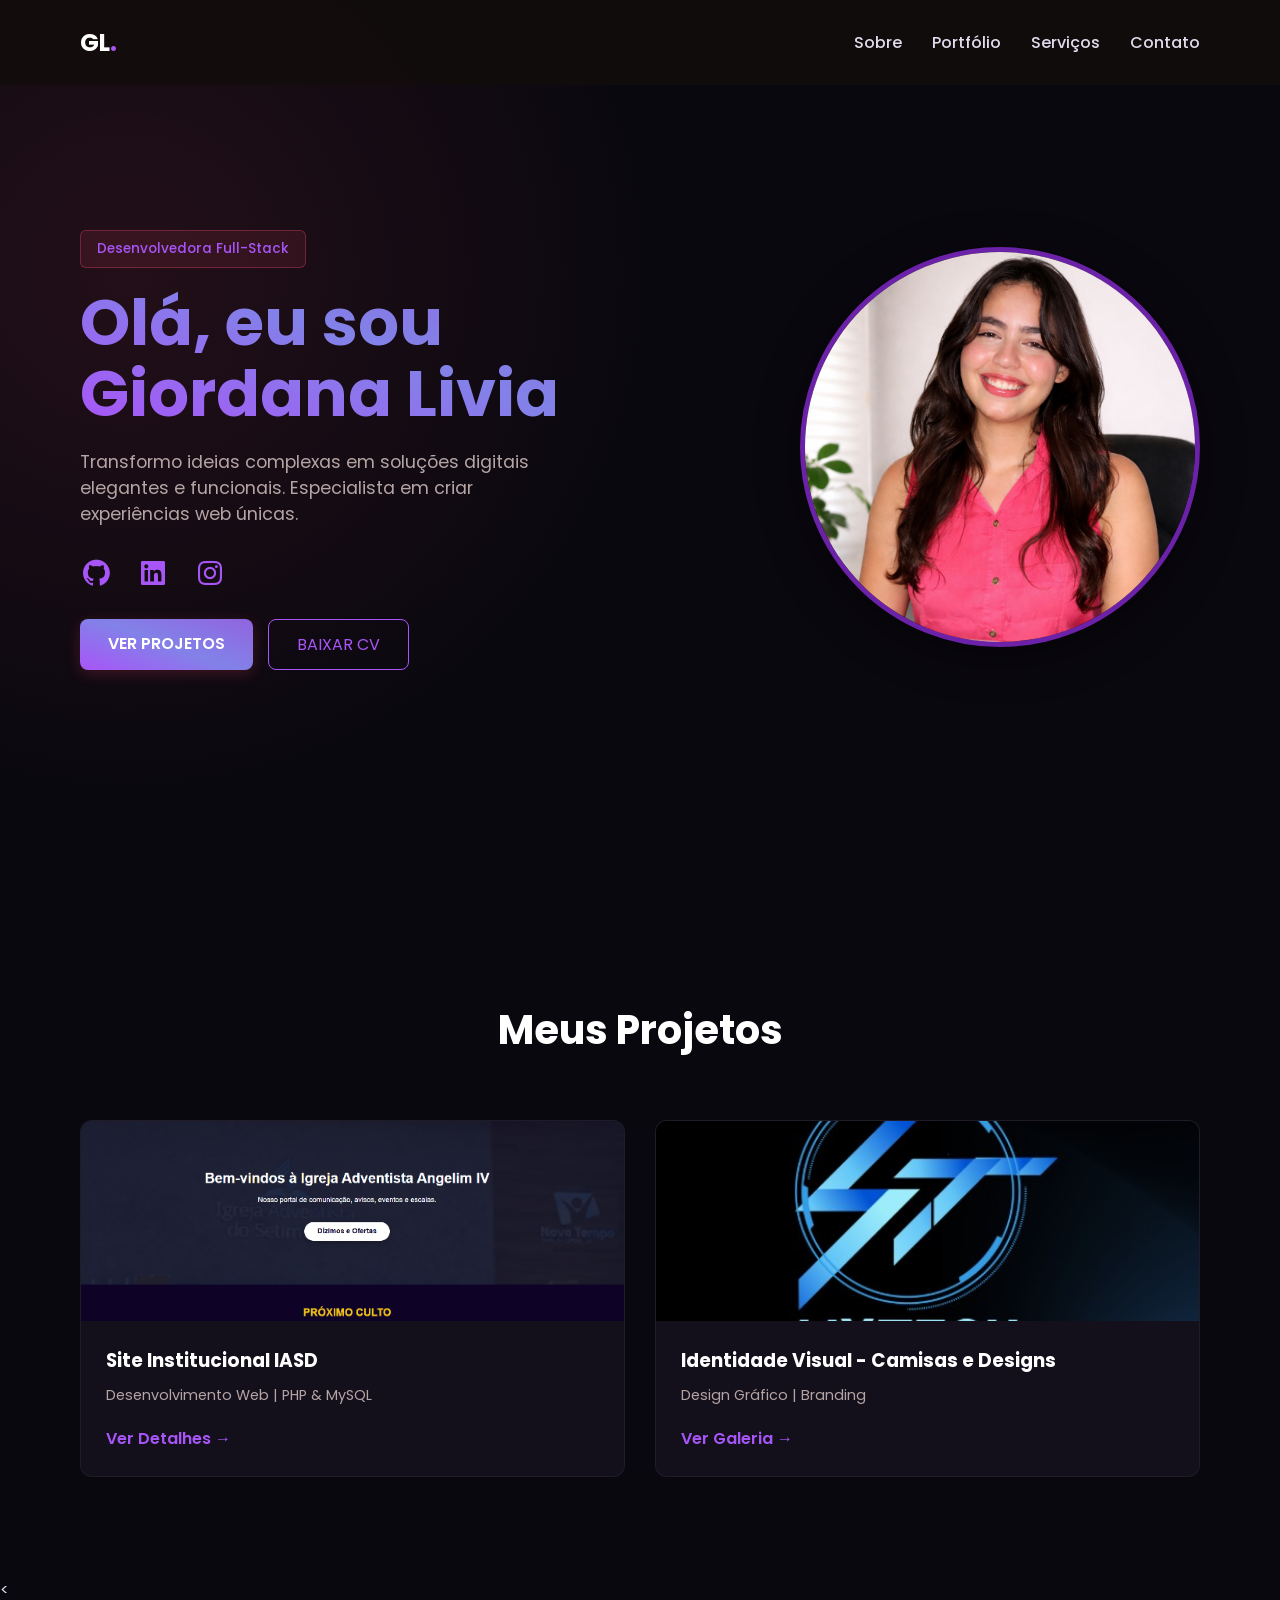
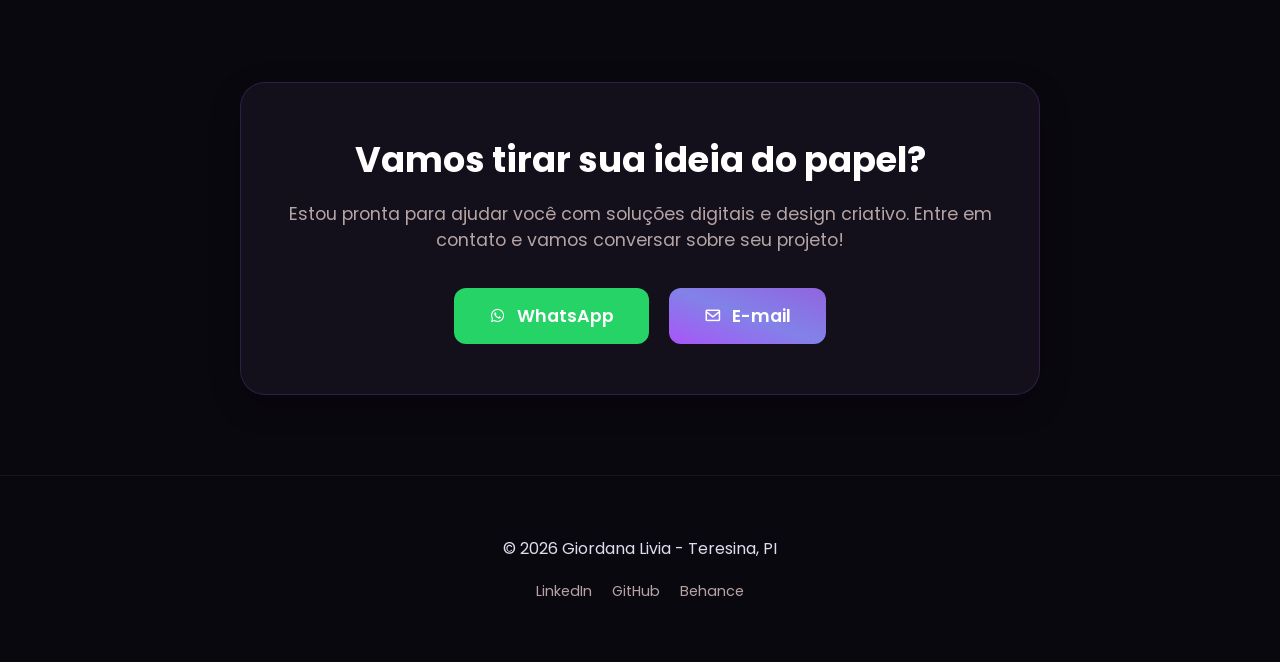
==== index.html @ 0742103a "Add files via upload" ====
<!DOCTYPE html>
<html lang="pt-br">
<head>
    <meta charset="UTF-8">
    <meta name="viewport" content="width=device-width, initial-scale=1.0">
    <title>Giordana Livia | Dev & Design</title>
    <link rel="stylesheet" href="style.css">
    <link href="https://fonts.googleapis.com/css2?family=Poppins:wght@300;400;600;700&display=swap" rel="stylesheet">
    <link href='https://unpkg.com/boxicons@2.1.4/css/boxicons.min.css' rel='stylesheet'>
</head>
<body>

    <nav class="navbar">
        <div class="container nav-container">
            <div class="logo">GL<span>.</span></div>
            <ul class="nav-links">
                <li><a href="#sobre">Sobre</a></li>
                <li><a href="#portfolio">Portfólio</a></li>
                <li><a href="servicos.html">Serviços</a></li>
                <li><a href="#contato">Contato</a></li>
            </ul>
        </div>
    </nav>

    <header class="hero">
    <div class="container hero-layout"> <div class="hero-content">
            <span class="role-tag">Desenvolvedora Full-Stack</span>
            <h1>Olá, eu sou Giordana Livia</h1>
            <p>Transformo ideias complexas em soluções digitais elegantes e funcionais. Especialista em criar experiências web únicas.</p>
            
            <div class="social-links">
                <a href="https://github.com/giordanazevedo" target="_blank" title="GitHub">
                    <i class='bx bxl-github'></i>
                </a>
                <a href="https://www.linkedin.com/in/giordana-livia-965052194/" target="_blank" title="LinkedIn">
                    <i class='bx bxl-linkedin-square'></i>
                </a>
                <a href="https://www.instagram.com/giordanazevedo/" target="_blank" title="Instagram">
                    <i class='bx bxl-instagram'></i>
                </a>
            </div>

            <div class="hero-btns">
                <a href="#portfolio" class="btn-filled">VER PROJETOS</a>
                <a href="curriculo-giordana.pdf" download="Curriculo_Giordana_Livia" class="btn-outline">BAIXAR CV</a>
            </div>
        </div> <div class="hero-image">
            <img src="minha-foto.png" alt="Foto de Giordana Livia">
        </div>

    </div> </header>

    <section id="portfolio" class="container">
        <h2 class="section-title">Meus Projetos</h2>
        <div class="grid-projects">
            <div class="card">
                <div class="card-img" style="background-image: url('projeto1.jpg');"></div>
                <div class="card-content">
                    <h3>Site Institucional IASD</h3>
                    <p>Desenvolvimento Web | PHP & MySQL</p>
                    <a href="https://iasdangelim4.github.io/adventista/" target="_blank" class="link-projeto">Ver Detalhes →</a>
                </div>
            </div>
            <div class="card">
                <div class="card-img" style="background-image: url('projeto2.jpg');"></div>
                <div class="card-content">
                    <h3>Identidade Visual - Camisas e Designs</h3>
                    <p>Design Gráfico | Branding</p>
                    <a href="galeria.html" class="link-projeto">Ver Galeria →</a>
                </div>
            </div>
    
            </div>
        </div>
    </section>

    <<section id="contato" class="contato-clean">
    <div class="container">
        <div class="contato-box">
            <h2>Vamos tirar sua ideia do papel?</h2>
            <p>Estou pronta para ajudar você com soluções digitais e design criativo. Entre em contato e vamos conversar sobre seu projeto!</p>
            
            <div class="botoes-contato">
                <a href="https://wa.me/5586999707484" target="_blank" class="btn-contato whatsapp">
                    <i class='bx bxl-whatsapp'></i> WhatsApp
                </a>
                
                <a href="mailto:giordanalivia1906@gmail.com" class="btn-contato email">
                    <i class='bx bx-envelope'></i> E-mail
                </a>
            </div>
        </div>
    </div>
</section>

    

    <footer id="contato">
        <p>© 2026 Giordana Livia - Teresina, PI</p>
        <div class="socials">
            <a href="#">LinkedIn</a>
            <a href="#">GitHub</a>
            <a href="#">Behance</a>
        </div>
    </footer>

</body>
</html>
---- style.css ----
:root {

    /* Fundo e Base - Tons de roxo quase preto */

    --bg-color: #0a080f;          

    --card-bg: #13101c;          

    --text-color: #e0dced;        

    --white: #ffffff;

   

    /* Paleta Lilás Forte / Roxo */

    --primary-color: #a855f7;      /* Lilás vibrante */

    --secondary-color: #6b21a8;    /* Roxo profundo */

    --accent-color: #d8b4fe;       /* Lilás claro para detalhes */

   

    /* Degradê para o Nome e Botões */

    --main-gradient: linear-gradient(20deg, #a855f7, hsl(240, 69%, 71%), #9164df);

    --font-main: 'Poppins', sans-serif;

}



* {

    margin: 0;

    padding: 0;

    box-sizing: border-box;

}



body {

    font-family: var(--font-main);

    background-color: var(--bg-color);

    color: var(--text-color);

    scroll-behavior: smooth;

}



.container {

    max-width: 1200px;

    margin: 0 auto;

    padding: 0 40px;

}



/* Navbar */

.navbar {

    padding: 25px 0;

    position: fixed;

    width: 100%;

    top: 0;

    background: rgba(18, 13, 13, 0.95);

    z-index: 1000;

}



.nav-container { display: flex; justify-content: space-between; align-items: center; }

.logo { font-size: 1.5rem; font-weight: 700; color: var(--white); }

.logo span { color: var(--primary-color); }

.nav-links { display: flex; list-style: none; gap: 30px; }

.nav-links a { text-decoration: none; color: var(--text-color); font-weight: 500; transition: 0.3s; }

.nav-links a:hover { color: var(--primary-color); }



/* Hero Section */

.hero {

   width: 100%; /* Agora o fundo ocupa a tela toda */
    height: 100vh;
    display: flex;
    align-items: center;
    /* O gradiente agora vai aparecer na tela inteira! */
    background: radial-gradient(circle at 10% 30%, rgba(255, 77, 109, 0.1), transparent 40%);
}

.hero-layout {
    display: flex;
    align-items: center;
    justify-content: space-between;
    gap: 50px;
    width: 100%; /* Importante para o container funcionar direito */
}

.hero-content { flex: 1.2; }



.role-tag {

    background: rgba(255, 77, 109, 0.1);

    border: 1px solid rgba(255, 77, 109, 0.3);

    color: var(--primary-color);

    padding: 8px 16px;

    border-radius: 6px;

    font-size: 0.85rem;

    font-weight: 500;

    display: inline-block;

}



/* DEGRADÊ NO NOME */

.hero h1 {

    font-size: 4rem;

    margin: 20px 0;

    line-height: 1.1;

    background: var(--main-gradient);

    -webkit-background-clip: text;
    -webkit-background-clip: text; /* Para Chrome/Safari */
     background-clip: text;         /* Versão padrão para outros navegadores */ /* Faz o degradê aparecer no texto */

    -webkit-text-fill-color: transparent; /* Remove a cor sólida */

    font-weight: 700;

}



.hero p {

    font-size: 1.1rem;

    color: #b5a4a4;

    margin-bottom: 30px;

    max-width: 500px;

}



.social-links {
    display: flex;
    gap: 25px;
    margin-bottom: 30px;
}

.social-links a {
    /* Troque o azul escuro pelo seu lilás principal */
    color: var(--primary-color); 
    font-size: 2rem; /* Aumenta um pouco para dar destaque */
    text-decoration: none;
    transition: 0.3s ease;
    display: flex;
    align-items: center;
    justify-content: center;
}

.social-links a:hover {
    /* No hover, eles brilham em branco ou lilás claro */
    color: var(--white);
    transform: translateY(-5px);
    filter: drop-shadow(0 0 8px var(--primary-color));
}

/* Se quiser que o Instagram tenha o degradê dele no hover (opcional e estiloso) */
.social-links a:hover i.bxl-instagram {
    background: radial-gradient(circle at 30% 107%, #fdf497 0%, #fdf497 5%, #fd5949 45%, #d6249f 60%, #285AEB 90%);
    -webkit-background-clip: text;
    -webkit-text-fill-color: transparent;
}



.hero-btns { display: flex; gap: 15px; }



.btn-filled {

    background: var(--main-gradient);

    color: var(--white);

    padding: 12px 28px;

    border-radius: 8px;

    font-weight: 600;

    text-decoration: none;

    transition: 0.3s;

    box-shadow: 0 4px 15px rgba(255, 77, 109, 0.2);

}



.btn-filled:hover {

    transform: translateY(-3px);

    box-shadow: 0 8px 25px rgba(255, 77, 109, 0.4);

}



.btn-outline {

    border: 1px solid var(--primary-color);

    padding: 12px 28px;

    border-radius: 8px;

    color: var(--primary-color);

    text-decoration: none;

    transition: 0.3s;

}



.btn-outline:hover {

    background: rgba(255, 77, 109, 0.05);

}



.hero-image img {

    width: 400px;

    height: 400px;

    border-radius: 50%;

    object-fit: cover;

    border: 5px solid var(--secondary-color); /* Borda em vinho profundo */

    box-shadow: 0 10px 40px rgba(0, 0, 0, 0.5);

}



/* Seção Portfólio */

#portfolio { padding: 100px 40px; }

.section-title { font-size: 2.5rem; text-align: center; margin-bottom: 60px; color: var(--white); }



.grid-projects {

    display: grid;

    grid-template-columns: repeat(auto-fit, minmax(300px, 1fr));

    gap: 30px;

}



.card {

    background: var(--card-bg);

    border-radius: 12px;

    overflow: hidden;

    transition: 0.3s;

    border: 1px solid rgba(255, 255, 255, 0.05);

}



.card:hover {

    transform: translateY(-10px);

    border-color: var(--primary-color);

}



.card-img { height: 200px; background-size: cover; background-position: center; background-color: #2a1f1f; }



.card-content { padding: 25px; }

.card-content h3 { margin-bottom: 10px; color: var(--white); }

.card-content p { color: #b5a4a4; font-size: 0.9rem; margin-bottom: 20px; }

.link-projeto { color: var(--primary-color); text-decoration: none; font-weight: 600; }



/* Footer */

footer {

    text-align: center;

    padding: 60px 0;

    border-top: 1px solid rgba(255, 255, 255, 0.05);

}



.socials { margin-top: 20px; display: flex; justify-content: center; gap: 20px; }

.socials a { color: #b5a4a4; text-decoration: none; font-size: 0.9rem; }



/* CELULAR */
@media (max-width: 768px) {
    
    .hero {
        height: auto; /* Deixa a altura livre para o conteúdo crescer verticalmente */
        padding: 100px 0 50px 0; /* Espaço para não ficar colado na navbar fixa */
    }

    .hero-layout {
        flex-direction: column-reverse; /* Empilha os itens: Imagem em cima, texto embaixo */
        text-align: center; /* Centraliza os textos e botões */
        gap: 30px;
    }

    .hero-content h1 {
        font-size: 3rem; /* Ajuste esse valor como preferir (ex: 1.8rem, 2.5rem) */
        line-height: 1.2; /* Melhora o espaçamento entre as linhas se o nome quebrar */
        margin-bottom: 15px;
        }
    .hero-content {
        flex: 1;
        width: 100%;
    }

    .hero-btns {
        justify-content: center; /* Centraliza os botões */
        flex-direction: column; /* Botões um em cima do outro se forem grandes */
        gap: 15px;
    }

    .social-links {
        justify-content: center; /* Centraliza os ícones sociais */
    }

    .hero-image img {
    /* Define um tamanho fixo e quadrado para a imagem */
    width: 300px; /* Ajuste esse valor conforme necessário para o tamanho que deseja */
    height: 300px; /* Deve ser o mesmo valor que a largura */
    
    /* Faz com que a imagem preencha o quadrado sem distorcer, cortando as sobras */
    object-fit: cover;
    
    /* Arredonda os cantos perfeitamente */
    border-radius: 50%;
    
    /* Adiciona a borda roxa que você tem no seu print original */
    border: 5px solid #8e44ad; /* Use a cor exata do seu projeto */
    
    /* Opcional: Centraliza a imagem se ela estiver desalinhada */
    display: block;
    margin: 0 auto;
    .hero-btns { flex-direction: column; width: 100%; }

}



/* Configurações específicas da Galeria */

.bg-galeria {

    background-color: var(--bg-color);

}



.galeria-section {

    padding-top: 120px;

    padding-bottom: 60px;

}



.btn-back {

    color: var(--primary-color);

    font-weight: 600;

    display: flex;

    align-items: center;

    gap: 5px;

}



.grid-galeria {

    display: grid;

    grid-template-columns: repeat(auto-fit, minmax(300px, 1fr));

    gap: 30px;

    margin-top: 40px;

}



/* O Card igual ao da sua imagem */

.card-art {

    background: #13101c; /* Tom de roxo bem escuro */

    border-radius: 20px;

    overflow: hidden;

    border: 1px solid rgba(168, 85, 247, 0.1);

    transition: 0.3s ease;

}



.card-art:hover {

    transform: translateY(-10px);

    border-color: var(--primary-color);

    box-shadow: 0 10px 30px rgba(168, 85, 247, 0.2);

}



.card-img-wrapper {

    width: 100%;

    height: 250px;

    overflow: hidden;

    background: #000; /* Fundo preto para logos com transparência */

    display: flex;

    align-items: center;

    justify-content: center;

}



.card-img-wrapper img {

    width: 100%;

    height: 100%;

    object-fit: contain; /* Garante que o logo não seja cortado */

    padding: 20px;

}



.card-art-info {

    padding: 25px;

}


.card-art-info h3 {

    color: var(--white);

    font-size: 1.2rem;

    margin-bottom: 8px;

}


.card-art-info p {

    color: #b5a4a4;

    font-size: 0.9rem;

}


/* Ajuste do Título da Seção */

.section-title span {
    background: var(--main-gradient);
    -webkit-background-clip: text; /* Mantém essa linha */
    background-clip: text;         /* ADICIONE ESTA LINHA AQUI */
    -webkit-text-fill-color: transparent;
}


/* Estilizando o link dentro do card de projeto */

.link-projeto {

    color: var(--primary-color);

    text-decoration: none;

    font-weight: 600;

    font-size: 0.95rem;

    display: inline-block;

    position: relative;

    transition: 0.3s;

}


.link-projeto:hover {

    letter-spacing: 1px; /* Dá um leve espaçamento ao passar o mouse */

    color: var(--accent-color);

}


/* Opcional: Efeito de hover na imagem do card */

.card-art:hover .card-img-wrapper img {

    transform: scale(1.1); /* Zoom suave na arte ao passar o mouse */

    transition: 0.5s ease;

}

/* Isso garante que o link tenha a mesma cor, antes e depois de clicado */

.link-projeto,

.link-projeto:visited {

    color: var(--primary-color) !important; /* Usa o seu lilás vibrante */

    text-decoration: none;

    transition: 0.3s;

}



/* Mantém o destaque quando você passa o mouse */

.link-projeto:hover {

    color: var(--accent-color) !important; /* O lilás mais claro que definimos */

    letter-spacing: 1px;
}



.grid-galeria {

    display: grid;

    grid-template-columns: repeat(auto-fit, minmax(350px, 1fr));

    gap: 20px; /* Um pequeno espaço entre elas fica mais elegante para artes variadas */

    padding: 20px;

}


.card-art {

    background: #1a1625; /* Um roxo bem profundo para destacar as artes coloridas */

    border-radius: 15px; /* Arredondado sutil combina com o estilo das canecas e flyers */

    overflow: hidden;

    border: 1px solid rgba(168, 85, 247, 0.2);

}


/* Ajuste para Galeria Estética */

.grid-galeria {

    display: grid;

    grid-template-columns: repeat(auto-fit, minmax(350px, 1fr));

    gap: 25px; /* Espaço entre as artes para não embolar */

    padding: 40px 0;

}

.card-art {

    background: var(--card-bg);

    border-radius: 15px; /* Deixa o visual mais moderno e suave */

    overflow: hidden;

    position: relative;

    height: 400px;

    border: 1px solid rgba(168, 85, 247, 0.1);

    transition: transform 0.4s ease;

}

.card-art img {

    width: 100%;

    height: 100%;

    object-fit: cover; /* Garante que as fotos preencham o espaço sem distorcer */

    transition: 0.5s ease;

}

.card-art:hover img {

    transform: scale(1.1) rotate(1deg); /* Leve giro e zoom no hover */

    filter: brightness(0.6);

}


.card-art-info {

    position: absolute;

    bottom: -100%;

    left: 0;

    width: 100%;

    background: linear-gradient(transparent, rgba(19, 16, 28, 0.95));

    padding: 25px;

    transition: 0.4s ease;

}

.card-art:hover .card-art-info 
{
    bottom: 0;
}
}
/* --- SEÇÃO DE CONTATO CLEAN --- */
.contato-clean {
    padding: 80px 0;
    text-align: center;
}

.contato-box {
    background: var(--card-bg);
    padding: 50px 30px;
    border-radius: 25px;
    border: 1px solid rgba(168, 85, 247, 0.2);
    max-width: 800px;
    margin: 0 auto;
    box-shadow: 0 10px 30px rgba(0, 0, 0, 0.3);
}

.contato-box h2 {
    font-size: 2.2rem;
    color: var(--white);
    margin-bottom: 15px;
}

.contato-box p {
    color: #b5a4a4;
    margin-bottom: 35px;
    font-size: 1.1rem;
}

/* Container dos Botões */
.botoes-contato {
    display: flex;
    justify-content: center;
    gap: 20px;
    flex-wrap: wrap; /* Garante que no celular um fique embaixo do outro se necessário */
}

/* Estilo Base dos Botões */
.btn-contato {
    display: flex;
    align-items: center;
    gap: 10px;
    padding: 15px 35px;
    border-radius: 12px;
    font-weight: 600;
    text-decoration: none;
    font-size: 1.1rem;
    transition: 0.3s ease;
}

/* Cores específicas */
.btn-contato.whatsapp {
    background-color: #25d366;
    color: #fff;
}

.btn-contato.email {
    background: var(--main-gradient);
    color: var(--white);
}

.btn-contato:hover {
    transform: translateY(-5px);
    box-shadow: 0 8px 20px rgba(0, 0, 0, 0.4);
    filter: brightness(1.1);
}

/* --- AJUSTE MOBILE --- */
@media (max-width: 768px) {
    .contato-box {
        padding: 35px 20px;
        margin: 0 15px;
    }

    .contato-box h2 {
        font-size: 1.6rem;
    }

    .botoes-contato {
        flex-direction: column; /* Botões um sobre o outro no celular */
    }

    .btn-contato {
        justify-content: center;
        width: 100%;
    }
}
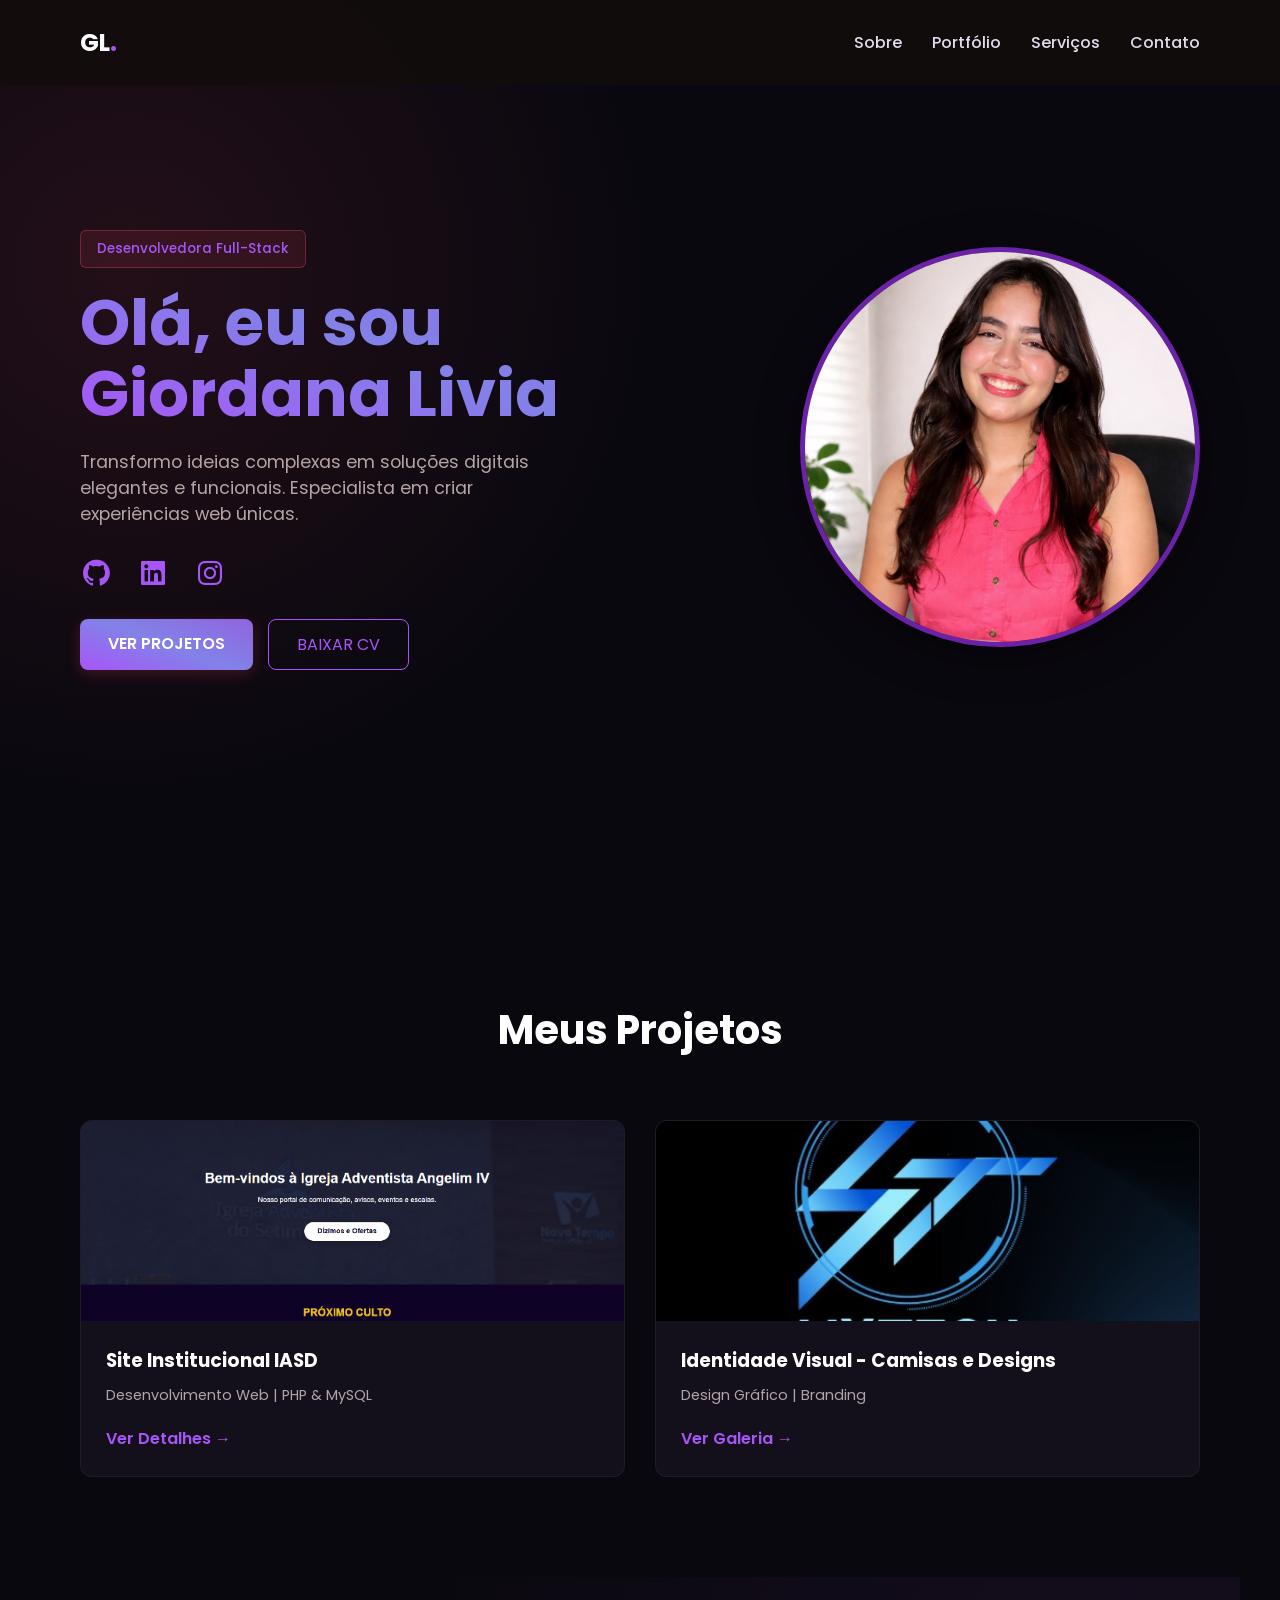
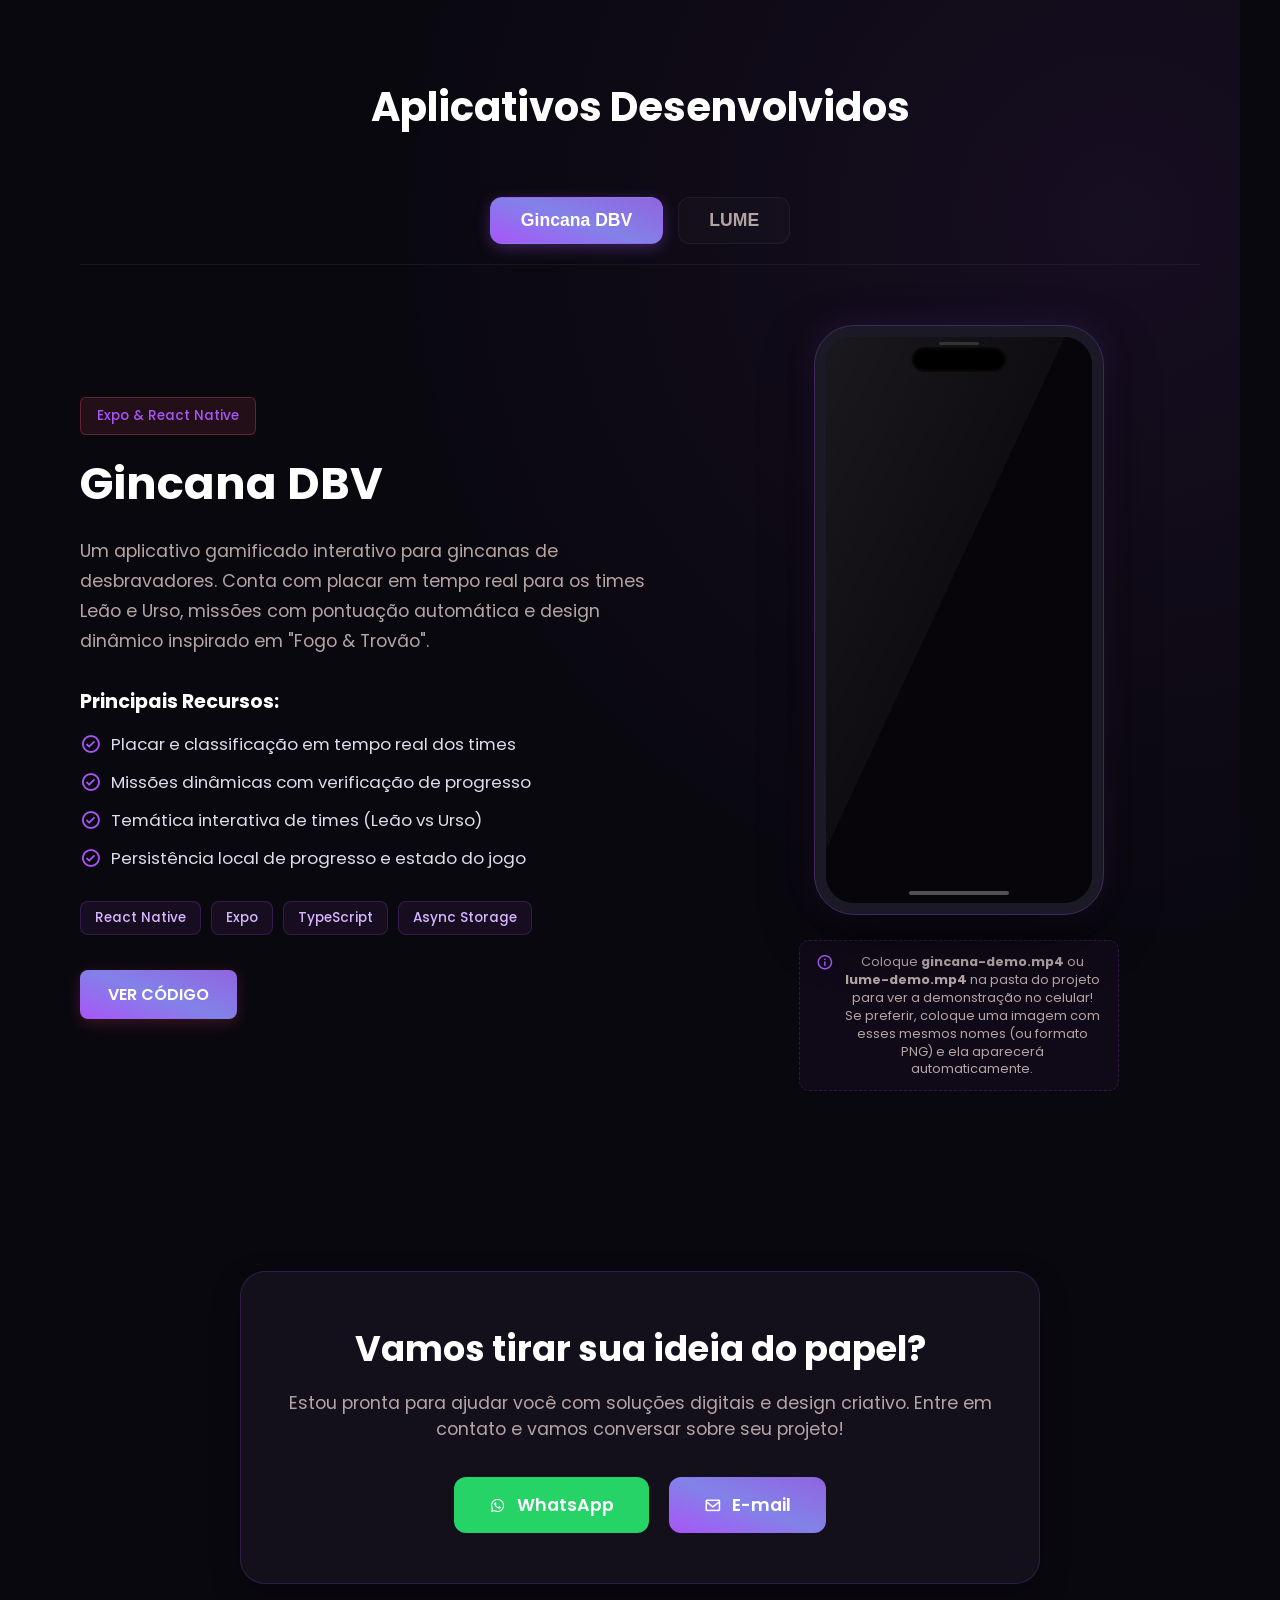
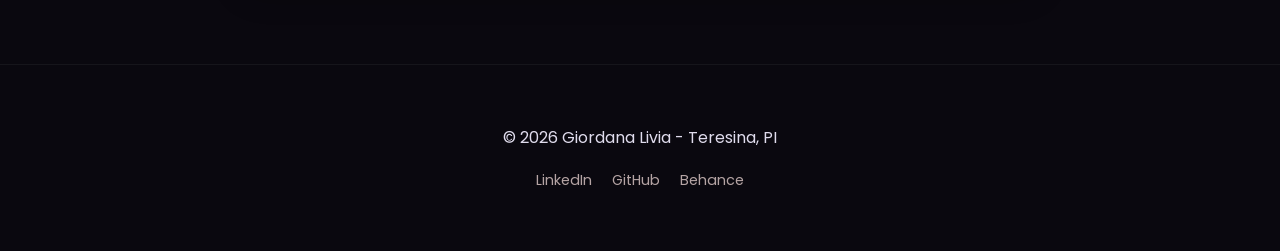
==== commit 8ffdf498: "feat: update design, add contact buttons, and add app showcase section" ====
--- a/index.html
+++ b/index.html
@@ -73,8 +73,72 @@
             </div>
         </div>
     </section>
-
-    <<section id="contato" class="contato-clean">
+ 
+    <section id="aplicativos" class="apps-section container">
+        <h2 class="section-title">Aplicativos <span>Desenvolvidos</span></h2>
+        
+        <div class="apps-showcase">
+            <div class="apps-tabs">
+                <button class="tab-btn active" onclick="switchApp('gincana')">Gincana DBV</button>
+                <button class="tab-btn" onclick="switchApp('lume')">LUME</button>
+            </div>
+            
+            <div class="app-display-container">
+                <!-- Coluna de Informações do App -->
+                <div class="app-info" id="app-info-container">
+                    <div class="app-text-content">
+                        <span class="role-tag app-tag">Expo & React Native</span>
+                        <h3 class="app-name">Gincana DBV</h3>
+                        <p class="app-description">Um aplicativo gamificado interativo para gincanas de desbravadores. Conta com placar em tempo real para os times Leão e Urso, missões com pontuação automática e design dinâmico inspirado em "Fogo & Trovão".</p>
+                        
+                        <div class="app-features">
+                            <h4>Principais Recursos:</h4>
+                            <ul>
+                                <li><i class='bx bx-check-circle'></i> Placar e classificação em tempo real dos times</li>
+                                <li><i class='bx bx-check-circle'></i> Missões dinâmicas com verificação de progresso</li>
+                                <li><i class='bx bx-check-circle'></i> Temática interativa de times (Leão vs Urso)</li>
+                                <li><i class='bx bx-check-circle'></i> Persistência local de progresso e estado do jogo</li>
+                            </ul>
+                        </div>
+                        
+                        <div class="app-tech-list">
+                            <span class="tech-badge">React Native</span>
+                            <span class="tech-badge">Expo</span>
+                            <span class="tech-badge">TypeScript</span>
+                            <span class="tech-badge">Async Storage</span>
+                        </div>
+                        
+                        <div class="app-actions">
+                            <a href="https://github.com/giordanazevedo" target="_blank" class="btn-filled">VER CÓDIGO</a>
+                        </div>
+                    </div>
+                </div>
+                
+                <!-- Coluna do Mockup de Smartphone -->
+                <div class="app-visual">
+                    <div class="phone-mockup">
+                        <div class="phone-speaker"></div>
+                        <div class="phone-notch"></div>
+                        <div class="phone-screen">
+                            <!-- Elemento de Vídeo Autoplay -->
+                            <video id="app-video" autoplay loop muted playsinline>
+                                <source src="gincana-demo.mp4" type="video/mp4">
+                            </video>
+                            <!-- Elemento de Imagem de Fallback caso o usuário prefira imagem -->
+                            <img id="app-image" src="projeto1.jpg" alt="Demonstração do App" style="display: none;">
+                        </div>
+                        <div class="phone-home-button"></div>
+                    </div>
+                    <div class="media-tip">
+                        <i class='bx bx-info-circle'></i>
+                        <span>Coloque <b>gincana-demo.mp4</b> ou <b>lume-demo.mp4</b> na pasta do projeto para ver a demonstração no celular! Se preferir, coloque uma imagem com esses mesmos nomes (ou formato PNG) e ela aparecerá automaticamente.</span>
+                    </div>
+                </div>
+            </div>
+        </div>
+    </section>
+
+    <section id="contato" class="contato-clean">
     <div class="container">
         <div class="contato-box">
             <h2>Vamos tirar sua ideia do papel?</h2>
@@ -104,5 +168,126 @@
         </div>
     </footer>
 
+    <script>
+        const appData = {
+            gincana: {
+                tag: "Expo & React Native",
+                name: "Gincana DBV",
+                description: "Um aplicativo gamificado interativo para gincanas de desbravadores. Conta com placar em tempo real para os times Leão e Urso, missões com pontuação automática e design dinâmico inspirado em 'Fogo & Trovão'.",
+                features: [
+                    "Placar e classificação em tempo real dos times",
+                    "Missões dinâmicas com verificação de progresso",
+                    "Temática interativa de times (Leão vs Urso)",
+                    "Persistência local de progresso e estado do jogo"
+                ],
+                techs: ["React Native", "Expo", "TypeScript", "Async Storage"],
+                video: "gincana-demo.mp4",
+                image: "projeto1.jpg",
+                github: "https://github.com/giordanazevedo"
+            },
+            lume: {
+                tag: "React Native & Supabase",
+                name: "LUME App",
+                description: "Um assistente pessoal moderno e completo focado em desenvolvimento individual. Possui suporte a notificações locais para lembrete de datas importantes, banco de dados Supabase na nuvem e fluxo seguro de redefinição de senha.",
+                features: [
+                    "Gerenciador de datas importantes (NovoDiaImportante)",
+                    "Notificações locais programadas de lembrete",
+                    "Autenticação e sincronização com Supabase",
+                    "Fluxo de recuperação de senha por e-mail/deep link"
+                ],
+                techs: ["React Native", "Expo", "Supabase", "TypeScript", "Push Notifications"],
+                video: "lume-demo.mp4",
+                image: "projeto2.jpg",
+                github: "https://github.com/giordanazevedo"
+            }
+        };
+
+        function switchApp(appKey) {
+            const buttons = document.querySelectorAll('.tab-btn');
+            buttons.forEach(btn => btn.classList.remove('active'));
+            event.currentTarget.classList.add('active');
+
+            const data = appData[appKey];
+            const infoContainer = document.getElementById('app-info-container');
+            
+            infoContainer.style.opacity = 0;
+            infoContainer.style.transform = 'translateY(10px)';
+            
+            setTimeout(() => {
+                infoContainer.querySelector('.app-tag').textContent = data.tag;
+                infoContainer.querySelector('.app-name').textContent = data.name;
+                infoContainer.querySelector('.app-description').textContent = data.description;
+                
+                const featuresList = infoContainer.querySelector('.app-features ul');
+                featuresList.innerHTML = '';
+                data.features.forEach(feat => {
+                    const li = document.createElement('li');
+                    li.innerHTML = `<i class='bx bx-check-circle'></i> ${feat}`;
+                    featuresList.appendChild(li);
+                });
+                
+                const techContainer = infoContainer.querySelector('.app-tech-list');
+                techContainer.innerHTML = '';
+                data.techs.forEach(tech => {
+                    const span = document.createElement('span');
+                    span.className = 'tech-badge';
+                    span.textContent = tech;
+                    techContainer.appendChild(span);
+                });
+                
+                infoContainer.querySelector('.app-actions a').href = data.github;
+                
+                const videoEl = document.getElementById('app-video');
+                const imageEl = document.getElementById('app-image');
+                
+                // Attempt to set video source
+                const videoSource = videoEl.querySelector('source');
+                videoSource.src = data.video;
+                videoEl.load();
+                
+                videoEl.onerror = () => {
+                    videoEl.style.display = 'none';
+                    imageEl.src = data.image;
+                    imageEl.style.display = 'block';
+                };
+                
+                const playPromise = videoEl.play();
+                if (playPromise !== undefined) {
+                    playPromise.then(() => {
+                        videoEl.style.display = 'block';
+                        imageEl.style.display = 'none';
+                    }).catch(error => {
+                        console.log("Video not ready, falling back to image.");
+                        videoEl.style.display = 'none';
+                        imageEl.src = data.image;
+                        imageEl.style.display = 'block';
+                    });
+                }
+                
+                infoContainer.style.opacity = 1;
+                infoContainer.style.transform = 'translateY(0)';
+            }, 300);
+        }
+
+        window.addEventListener('DOMContentLoaded', () => {
+            const videoEl = document.getElementById('app-video');
+            const imageEl = document.getElementById('app-image');
+            
+            videoEl.onerror = () => {
+                videoEl.style.display = 'none';
+                imageEl.src = appData.gincana.image;
+                imageEl.style.display = 'block';
+            };
+            
+            const playPromise = videoEl.play();
+            if (playPromise !== undefined) {
+                playPromise.catch(() => {
+                    videoEl.style.display = 'none';
+                    imageEl.src = appData.gincana.image;
+                    imageEl.style.display = 'block';
+                });
+            }
+        });
+    </script>
 </body>
 </html>
--- a/style.css
+++ b/style.css
@@ -844,3 +844,308 @@
         width: 100%;
     }
 }
+
+/* ==========================================
+   SEÇÃO DE SHOWCASE DE APLICATIVOS (MOCKUP)
+   ========================================== */
+
+.apps-section {
+    padding: 100px 40px;
+    background: radial-gradient(circle at 90% 20%, rgba(168, 85, 247, 0.08), transparent 50%);
+}
+
+.apps-showcase {
+    display: flex;
+    flex-direction: column;
+    gap: 40px;
+    margin-top: 40px;
+}
+
+/* Abas/Tabs */
+.apps-tabs {
+    display: flex;
+    justify-content: center;
+    gap: 15px;
+    border-bottom: 1px solid rgba(255, 255, 255, 0.05);
+    padding-bottom: 20px;
+}
+
+.tab-btn {
+    background: rgba(255, 255, 255, 0.02);
+    border: 1px solid rgba(255, 255, 255, 0.05);
+    color: #b5a4a4;
+    padding: 12px 30px;
+    border-radius: 12px;
+    font-size: 1.1rem;
+    font-weight: 600;
+    cursor: pointer;
+    transition: all 0.3s ease;
+}
+
+.tab-btn:hover {
+    color: var(--white);
+    background: rgba(168, 85, 247, 0.05);
+    border-color: rgba(168, 85, 247, 0.3);
+    transform: translateY(-2px);
+}
+
+.tab-btn.active {
+    background: var(--main-gradient);
+    color: var(--white);
+    border-color: transparent;
+    box-shadow: 0 4px 15px rgba(168, 85, 247, 0.3);
+}
+
+/* Container do Showcase Split Layout */
+.app-display-container {
+    display: grid;
+    grid-template-columns: 1.2fr 1fr;
+    gap: 60px;
+    align-items: center;
+    margin-top: 20px;
+}
+
+/* Coluna de Texto */
+.app-info {
+    opacity: 1;
+    transform: translateY(0);
+    transition: opacity 0.3s ease, transform 0.3s ease;
+}
+
+.app-tag {
+    margin-bottom: 15px;
+}
+
+.app-name {
+    font-size: 2.8rem;
+    color: var(--white);
+    margin-bottom: 20px;
+    font-weight: 700;
+}
+
+.app-description {
+    font-size: 1.1rem;
+    line-height: 1.7;
+    color: #b5a4a4;
+    margin-bottom: 30px;
+}
+
+/* Recursos do App */
+.app-features {
+    margin-bottom: 30px;
+}
+
+.app-features h4 {
+    color: var(--white);
+    font-size: 1.2rem;
+    margin-bottom: 15px;
+}
+
+.app-features ul {
+    list-style: none;
+    display: flex;
+    flex-direction: column;
+    gap: 12px;
+}
+
+.app-features li {
+    display: flex;
+    align-items: center;
+    gap: 10px;
+    color: var(--text-color);
+    font-size: 1.05rem;
+}
+
+.app-features li i {
+    color: var(--primary-color);
+    font-size: 1.3rem;
+}
+
+/* Badges de Stacks */
+.app-tech-list {
+    display: flex;
+    flex-wrap: wrap;
+    gap: 10px;
+    margin-bottom: 35px;
+}
+
+.tech-badge {
+    background: rgba(168, 85, 247, 0.08);
+    border: 1px solid rgba(168, 85, 247, 0.2);
+    color: var(--accent-color);
+    padding: 6px 14px;
+    border-radius: 8px;
+    font-size: 0.85rem;
+    font-weight: 500;
+}
+
+/* Ações */
+.app-actions {
+    display: flex;
+    gap: 15px;
+}
+
+/* Coluna Visual e Mockup do Celular */
+.app-visual {
+    display: flex;
+    flex-direction: column;
+    align-items: center;
+    justify-content: center;
+}
+
+/* O Celular Realista */
+.phone-mockup {
+    position: relative;
+    width: 290px;
+    height: 590px;
+    background: #0f0c1b;
+    border: 12px solid #1c1926;
+    border-radius: 40px;
+    box-shadow: 0 20px 50px rgba(0, 0, 0, 0.6), 
+                0 0 30px rgba(168, 85, 247, 0.15);
+    overflow: visible;
+    transition: all 0.4s ease;
+}
+
+.phone-mockup::before {
+    content: '';
+    position: absolute;
+    top: -12px; left: -12px; right: -12px; bottom: -12px;
+    border: 1px solid rgba(168, 85, 247, 0.25);
+    border-radius: 40px;
+    pointer-events: none;
+    z-index: 10;
+}
+
+/* Notch / Ilha Dinâmica */
+.phone-notch {
+    position: absolute;
+    top: 10px;
+    left: 50%;
+    transform: translateX(-50%);
+    width: 95px;
+    height: 25px;
+    background: #000;
+    border-radius: 20px;
+    z-index: 20;
+    box-shadow: inset 0 0 4px rgba(255, 255, 255, 0.1);
+}
+
+/* Alto falante */
+.phone-speaker {
+    position: absolute;
+    top: 5px;
+    left: 50%;
+    transform: translateX(-50%);
+    width: 40px;
+    height: 3px;
+    background: #333;
+    border-radius: 10px;
+    z-index: 21;
+}
+
+/* Botão Home Virtual/Barra de navegação inferior do celular */
+.phone-home-button {
+    position: absolute;
+    bottom: 8px;
+    left: 50%;
+    transform: translateX(-50%);
+    width: 100px;
+    height: 4px;
+    background: rgba(255, 255, 255, 0.3);
+    border-radius: 10px;
+    z-index: 20;
+}
+
+/* Tela interna do celular */
+.phone-screen {
+    position: relative;
+    width: 100%;
+    height: 100%;
+    background: #07050a;
+    border-radius: 28px;
+    overflow: hidden;
+    z-index: 5;
+}
+
+/* Mídia interna */
+.phone-screen video,
+.phone-screen img {
+    width: 100%;
+    height: 100%;
+    object-fit: cover;
+    display: block;
+    border-radius: 28px;
+}
+
+/* Efeito de Reflexo no Vidro */
+.phone-screen::after {
+    content: '';
+    position: absolute;
+    top: 0; left: 0; width: 200%; height: 100%;
+    background: linear-gradient(115deg, rgba(255, 255, 255, 0.08) 0%, rgba(255, 255, 255, 0.03) 30%, transparent 30%);
+    pointer-events: none;
+    z-index: 15;
+}
+
+/* Dica/Aviso sobre mídias */
+.media-tip {
+    margin-top: 25px;
+    max-width: 320px;
+    display: flex;
+    gap: 8px;
+    background: rgba(168, 85, 247, 0.04);
+    border: 1px dashed rgba(168, 85, 247, 0.2);
+    padding: 12px 16px;
+    border-radius: 10px;
+    font-size: 0.8rem;
+    color: #b5a4a4;
+    line-height: 1.4;
+    text-align: center;
+}
+
+.media-tip i {
+    color: var(--primary-color);
+    font-size: 1.1rem;
+    margin-top: 1px;
+}
+
+/* RESPONSIVIDADE DO SHOWCASE DE APPS */
+@media (max-width: 992px) {
+    .app-display-container {
+        grid-template-columns: 1fr;
+        gap: 50px;
+    }
+    
+    .app-info {
+        text-align: center;
+        display: flex;
+        flex-direction: column;
+        align-items: center;
+    }
+    
+    .app-tech-list, .app-features ul {
+        justify-content: center;
+    }
+    
+    .app-name {
+        font-size: 2.3rem;
+    }
+}
+
+@media (max-width: 480px) {
+    .apps-section {
+        padding: 60px 20px;
+    }
+    
+    .tab-btn {
+        padding: 10px 20px;
+        font-size: 0.95rem;
+    }
+    
+    .phone-mockup {
+        width: 250px;
+        height: 510px;
+    }
+}
+
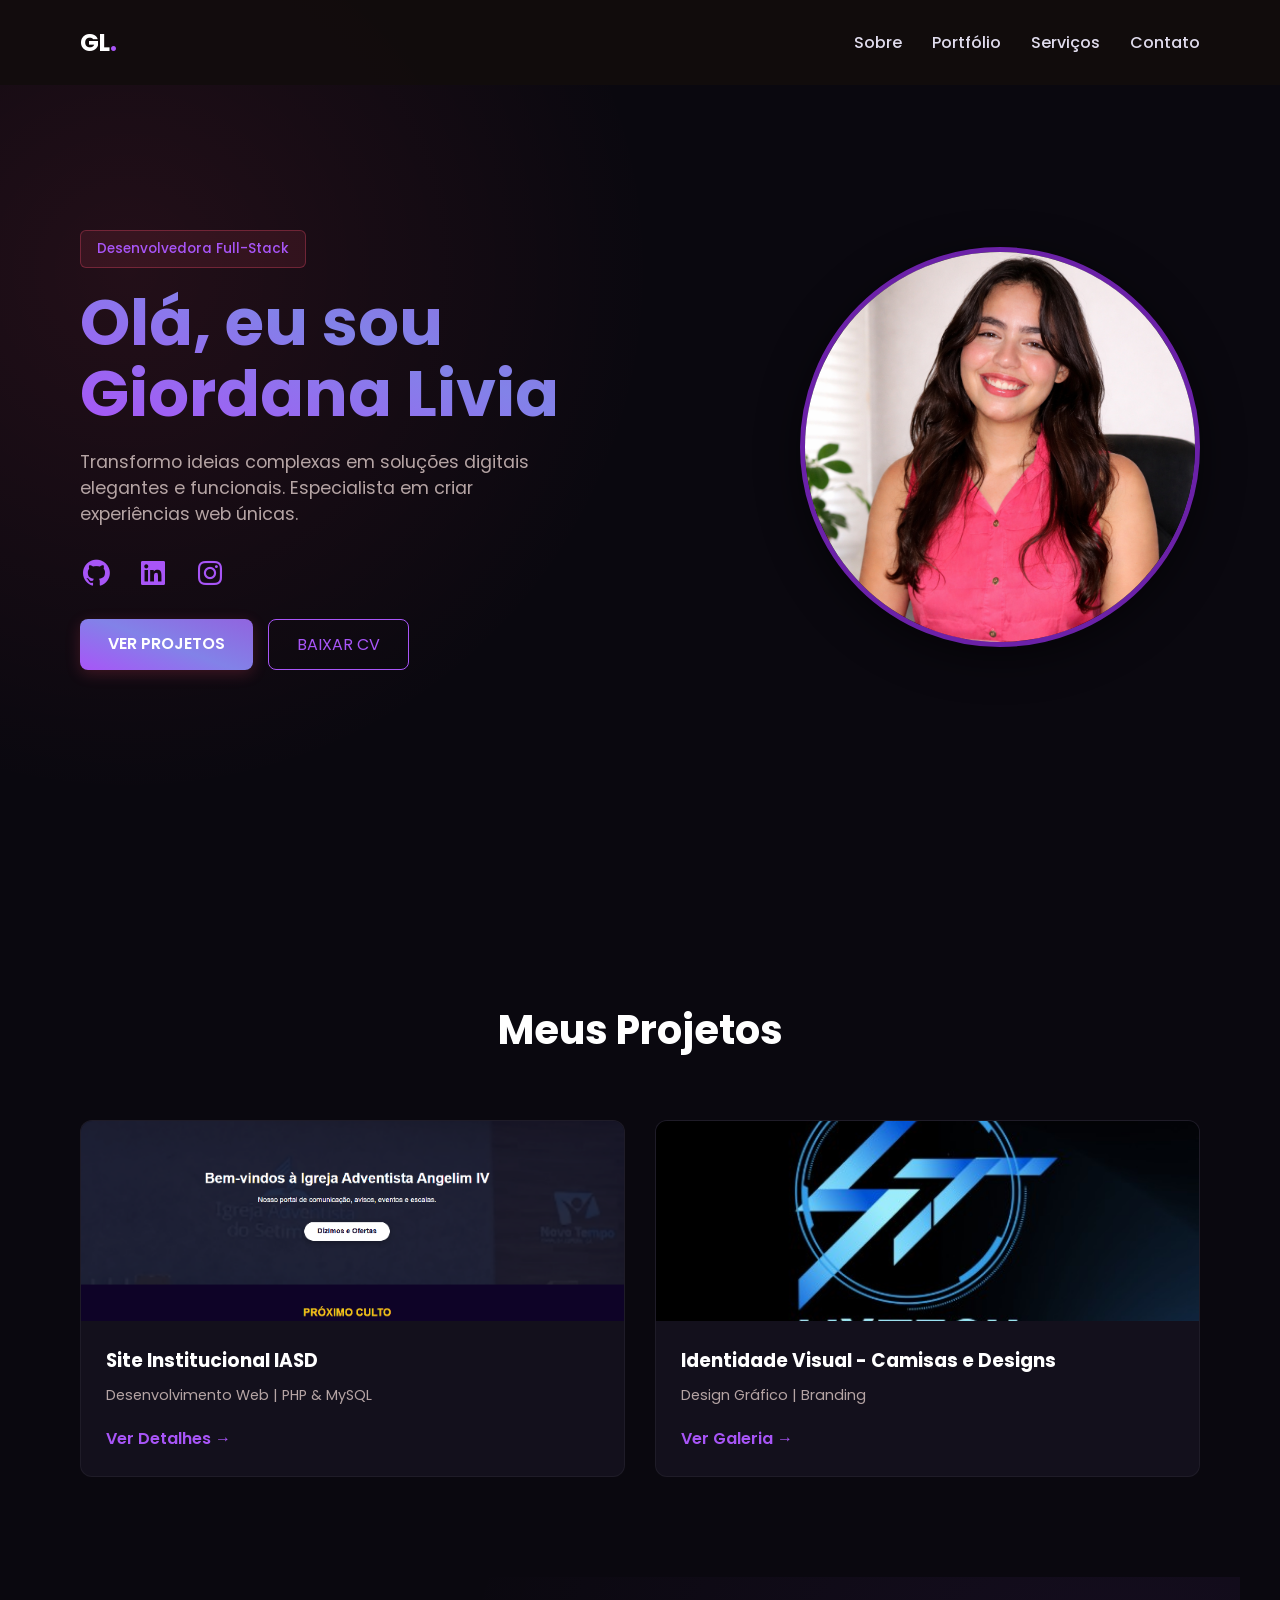
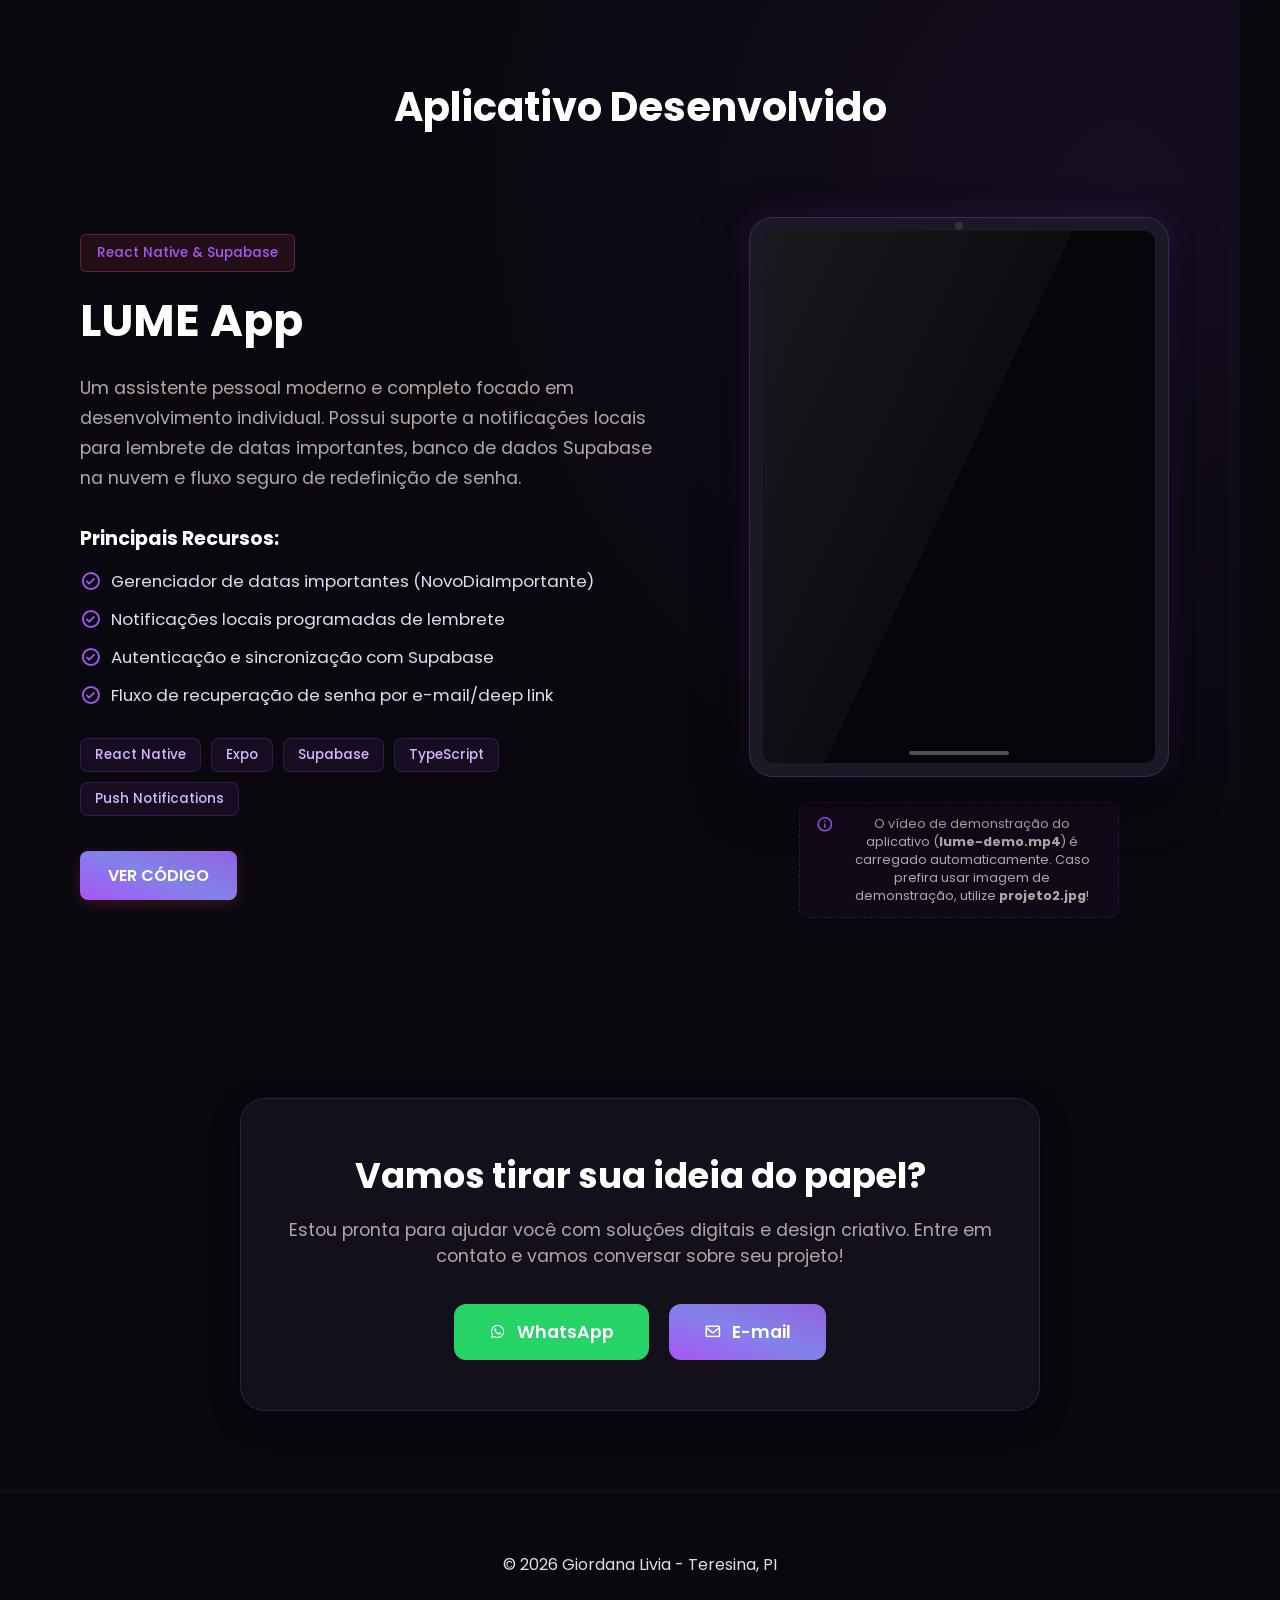
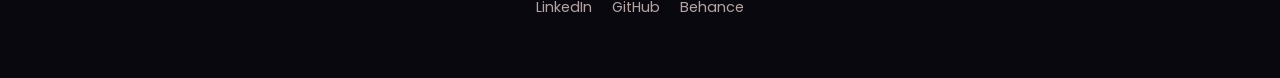
==== commit 3603e684: "feat: remove Gincana DBV app and set LUME App as default" ====
--- a/index.html
+++ b/index.html
@@ -1,5 +1,6 @@
 <!DOCTYPE html>
 <html lang="pt-br">
+
 <head>
     <meta charset="UTF-8">
     <meta name="viewport" content="width=device-width, initial-scale=1.0">
@@ -8,6 +9,7 @@
     <link href="https://fonts.googleapis.com/css2?family=Poppins:wght@300;400;600;700&display=swap" rel="stylesheet">
     <link href='https://unpkg.com/boxicons@2.1.4/css/boxicons.min.css' rel='stylesheet'>
 </head>
+
 <body>
 
     <nav class="navbar">
@@ -23,32 +25,37 @@
     </nav>
 
     <header class="hero">
-    <div class="container hero-layout"> <div class="hero-content">
-            <span class="role-tag">Desenvolvedora Full-Stack</span>
-            <h1>Olá, eu sou Giordana Livia</h1>
-            <p>Transformo ideias complexas em soluções digitais elegantes e funcionais. Especialista em criar experiências web únicas.</p>
-            
-            <div class="social-links">
-                <a href="https://github.com/giordanazevedo" target="_blank" title="GitHub">
-                    <i class='bx bxl-github'></i>
-                </a>
-                <a href="https://www.linkedin.com/in/giordana-livia-965052194/" target="_blank" title="LinkedIn">
-                    <i class='bx bxl-linkedin-square'></i>
-                </a>
-                <a href="https://www.instagram.com/giordanazevedo/" target="_blank" title="Instagram">
-                    <i class='bx bxl-instagram'></i>
-                </a>
-            </div>
-
-            <div class="hero-btns">
-                <a href="#portfolio" class="btn-filled">VER PROJETOS</a>
-                <a href="curriculo-giordana.pdf" download="Curriculo_Giordana_Livia" class="btn-outline">BAIXAR CV</a>
-            </div>
-        </div> <div class="hero-image">
-            <img src="minha-foto.png" alt="Foto de Giordana Livia">
-        </div>
-
-    </div> </header>
+        <div class="container hero-layout">
+            <div class="hero-content">
+                <span class="role-tag">Desenvolvedora Full-Stack</span>
+                <h1>Olá, eu sou Giordana Livia</h1>
+                <p>Transformo ideias complexas em soluções digitais elegantes e funcionais. Especialista em criar
+                    experiências web únicas.</p>
+
+                <div class="social-links">
+                    <a href="https://github.com/giordanazevedo" target="_blank" title="GitHub">
+                        <i class='bx bxl-github'></i>
+                    </a>
+                    <a href="https://www.linkedin.com/in/giordana-livia-965052194/" target="_blank" title="LinkedIn">
+                        <i class='bx bxl-linkedin-square'></i>
+                    </a>
+                    <a href="https://www.instagram.com/giordanazevedo/" target="_blank" title="Instagram">
+                        <i class='bx bxl-instagram'></i>
+                    </a>
+                </div>
+
+                <div class="hero-btns">
+                    <a href="#portfolio" class="btn-filled">VER PROJETOS</a>
+                    <a href="curriculo-giordana.pdf" download="Curriculo_Giordana_Livia" class="btn-outline">BAIXAR
+                        CV</a>
+                </div>
+            </div>
+            <div class="hero-image">
+                <img src="minha-foto.png" alt="Foto de Giordana Livia">
+            </div>
+
+        </div>
+    </header>
 
     <section id="portfolio" class="container">
         <h2 class="section-title">Meus Projetos</h2>
@@ -58,7 +65,8 @@
                 <div class="card-content">
                     <h3>Site Institucional IASD</h3>
                     <p>Desenvolvimento Web | PHP & MySQL</p>
-                    <a href="https://iasdangelim4.github.io/adventista/" target="_blank" class="link-projeto">Ver Detalhes →</a>
+                    <a href="https://iasdangelim4.github.io/adventista/" target="_blank" class="link-projeto">Ver
+                        Detalhes →</a>
                 </div>
             </div>
             <div class="card">
@@ -69,69 +77,67 @@
                     <a href="galeria.html" class="link-projeto">Ver Galeria →</a>
                 </div>
             </div>
-    
-            </div>
+
+        </div>
         </div>
     </section>
- 
+
     <section id="aplicativos" class="apps-section container">
-        <h2 class="section-title">Aplicativos <span>Desenvolvidos</span></h2>
-        
+        <h2 class="section-title">Aplicativo <span>Desenvolvido</span></h2>
+
         <div class="apps-showcase">
-            <div class="apps-tabs">
-                <button class="tab-btn active" onclick="switchApp('gincana')">Gincana DBV</button>
-                <button class="tab-btn" onclick="switchApp('lume')">LUME</button>
-            </div>
-            
             <div class="app-display-container">
                 <!-- Coluna de Informações do App -->
                 <div class="app-info" id="app-info-container">
                     <div class="app-text-content">
-                        <span class="role-tag app-tag">Expo & React Native</span>
-                        <h3 class="app-name">Gincana DBV</h3>
-                        <p class="app-description">Um aplicativo gamificado interativo para gincanas de desbravadores. Conta com placar em tempo real para os times Leão e Urso, missões com pontuação automática e design dinâmico inspirado em "Fogo & Trovão".</p>
-                        
+                        <span class="role-tag app-tag">React Native & Supabase</span>
+                        <h3 class="app-name">LUME App</h3>
+                        <p class="app-description">Um assistente pessoal moderno e completo focado em desenvolvimento individual.
+                            Possui suporte a notificações locais para lembrete de datas importantes, banco de dados Supabase na nuvem e
+                            fluxo seguro de redefinição de senha.</p>
+
                         <div class="app-features">
                             <h4>Principais Recursos:</h4>
                             <ul>
-                                <li><i class='bx bx-check-circle'></i> Placar e classificação em tempo real dos times</li>
-                                <li><i class='bx bx-check-circle'></i> Missões dinâmicas com verificação de progresso</li>
-                                <li><i class='bx bx-check-circle'></i> Temática interativa de times (Leão vs Urso)</li>
-                                <li><i class='bx bx-check-circle'></i> Persistência local de progresso e estado do jogo</li>
+                                <li><i class='bx bx-check-circle'></i> Gerenciador de datas importantes (NovoDiaImportante)</li>
+                                <li><i class='bx bx-check-circle'></i> Notificações locais programadas de lembrete</li>
+                                <li><i class='bx bx-check-circle'></i> Autenticação e sincronização com Supabase</li>
+                                <li><i class='bx bx-check-circle'></i> Fluxo de recuperação de senha por e-mail/deep link</li>
                             </ul>
                         </div>
-                        
+
                         <div class="app-tech-list">
                             <span class="tech-badge">React Native</span>
                             <span class="tech-badge">Expo</span>
+                            <span class="tech-badge">Supabase</span>
                             <span class="tech-badge">TypeScript</span>
-                            <span class="tech-badge">Async Storage</span>
-                        </div>
-                        
+                            <span class="tech-badge">Push Notifications</span>
+                        </div>
+
                         <div class="app-actions">
                             <a href="https://github.com/giordanazevedo" target="_blank" class="btn-filled">VER CÓDIGO</a>
                         </div>
                     </div>
                 </div>
-                
-                <!-- Coluna do Mockup de Smartphone -->
+
+                <!-- Coluna do Mockup de Tablet -->
                 <div class="app-visual">
-                    <div class="phone-mockup">
+                    <div class="phone-mockup tablet-mockup" id="app-device-mockup">
                         <div class="phone-speaker"></div>
                         <div class="phone-notch"></div>
                         <div class="phone-screen">
                             <!-- Elemento de Vídeo Autoplay -->
                             <video id="app-video" autoplay loop muted playsinline>
-                                <source src="gincana-demo.mp4" type="video/mp4">
+                                <source src="lume-demo.mp4" type="video/mp4">
                             </video>
-                            <!-- Elemento de Imagem de Fallback caso o usuário prefira imagem -->
-                            <img id="app-image" src="projeto1.jpg" alt="Demonstração do App" style="display: none;">
+                            <!-- Elemento de Imagem de Fallback -->
+                            <img id="app-image" src="projeto2.jpg" alt="Demonstração do App" style="display: none;">
                         </div>
                         <div class="phone-home-button"></div>
                     </div>
                     <div class="media-tip">
                         <i class='bx bx-info-circle'></i>
-                        <span>Coloque <b>gincana-demo.mp4</b> ou <b>lume-demo.mp4</b> na pasta do projeto para ver a demonstração no celular! Se preferir, coloque uma imagem com esses mesmos nomes (ou formato PNG) e ela aparecerá automaticamente.</span>
+                        <span>O vídeo de demonstração do aplicativo (<b>lume-demo.mp4</b>) é carregado automaticamente. Caso prefira usar imagem de demonstração, utilize <b>projeto2.jpg</b>!</span>
                     </div>
                 </div>
             </div>
@@ -139,25 +145,26 @@
     </section>
 
     <section id="contato" class="contato-clean">
-    <div class="container">
-        <div class="contato-box">
-            <h2>Vamos tirar sua ideia do papel?</h2>
-            <p>Estou pronta para ajudar você com soluções digitais e design criativo. Entre em contato e vamos conversar sobre seu projeto!</p>
-            
-            <div class="botoes-contato">
-                <a href="https://wa.me/5586999707484" target="_blank" class="btn-contato whatsapp">
-                    <i class='bx bxl-whatsapp'></i> WhatsApp
-                </a>
-                
-                <a href="mailto:giordanalivia1906@gmail.com" class="btn-contato email">
-                    <i class='bx bx-envelope'></i> E-mail
-                </a>
-            </div>
-        </div>
-    </div>
-</section>
-
-    
+        <div class="container">
+            <div class="contato-box">
+                <h2>Vamos tirar sua ideia do papel?</h2>
+                <p>Estou pronta para ajudar você com soluções digitais e design criativo. Entre em contato e vamos
+                    conversar sobre seu projeto!</p>
+
+                <div class="botoes-contato">
+                    <a href="https://wa.me/5586999707484" target="_blank" class="btn-contato whatsapp">
+                        <i class='bx bxl-whatsapp'></i> WhatsApp
+                    </a>
+
+                    <a href="mailto:giordanalivia1906@gmail.com" class="btn-contato email">
+                        <i class='bx bx-envelope'></i> E-mail
+                    </a>
+                </div>
+            </div>
+        </div>
+    </section>
+
+
 
     <footer id="contato">
         <p>© 2026 Giordana Livia - Teresina, PI</p>
@@ -169,125 +176,26 @@
     </footer>
 
     <script>
-        const appData = {
-            gincana: {
-                tag: "Expo & React Native",
-                name: "Gincana DBV",
-                description: "Um aplicativo gamificado interativo para gincanas de desbravadores. Conta com placar em tempo real para os times Leão e Urso, missões com pontuação automática e design dinâmico inspirado em 'Fogo & Trovão'.",
-                features: [
-                    "Placar e classificação em tempo real dos times",
-                    "Missões dinâmicas com verificação de progresso",
-                    "Temática interativa de times (Leão vs Urso)",
-                    "Persistência local de progresso e estado do jogo"
-                ],
-                techs: ["React Native", "Expo", "TypeScript", "Async Storage"],
-                video: "gincana-demo.mp4",
-                image: "projeto1.jpg",
-                github: "https://github.com/giordanazevedo"
-            },
-            lume: {
-                tag: "React Native & Supabase",
-                name: "LUME App",
-                description: "Um assistente pessoal moderno e completo focado em desenvolvimento individual. Possui suporte a notificações locais para lembrete de datas importantes, banco de dados Supabase na nuvem e fluxo seguro de redefinição de senha.",
-                features: [
-                    "Gerenciador de datas importantes (NovoDiaImportante)",
-                    "Notificações locais programadas de lembrete",
-                    "Autenticação e sincronização com Supabase",
-                    "Fluxo de recuperação de senha por e-mail/deep link"
-                ],
-                techs: ["React Native", "Expo", "Supabase", "TypeScript", "Push Notifications"],
-                video: "lume-demo.mp4",
-                image: "projeto2.jpg",
-                github: "https://github.com/giordanazevedo"
-            }
-        };
-
-        function switchApp(appKey) {
-            const buttons = document.querySelectorAll('.tab-btn');
-            buttons.forEach(btn => btn.classList.remove('active'));
-            event.currentTarget.classList.add('active');
-
-            const data = appData[appKey];
-            const infoContainer = document.getElementById('app-info-container');
-            
-            infoContainer.style.opacity = 0;
-            infoContainer.style.transform = 'translateY(10px)';
-            
-            setTimeout(() => {
-                infoContainer.querySelector('.app-tag').textContent = data.tag;
-                infoContainer.querySelector('.app-name').textContent = data.name;
-                infoContainer.querySelector('.app-description').textContent = data.description;
-                
-                const featuresList = infoContainer.querySelector('.app-features ul');
-                featuresList.innerHTML = '';
-                data.features.forEach(feat => {
-                    const li = document.createElement('li');
-                    li.innerHTML = `<i class='bx bx-check-circle'></i> ${feat}`;
-                    featuresList.appendChild(li);
-                });
-                
-                const techContainer = infoContainer.querySelector('.app-tech-list');
-                techContainer.innerHTML = '';
-                data.techs.forEach(tech => {
-                    const span = document.createElement('span');
-                    span.className = 'tech-badge';
-                    span.textContent = tech;
-                    techContainer.appendChild(span);
-                });
-                
-                infoContainer.querySelector('.app-actions a').href = data.github;
-                
-                const videoEl = document.getElementById('app-video');
-                const imageEl = document.getElementById('app-image');
-                
-                // Attempt to set video source
-                const videoSource = videoEl.querySelector('source');
-                videoSource.src = data.video;
-                videoEl.load();
-                
-                videoEl.onerror = () => {
-                    videoEl.style.display = 'none';
-                    imageEl.src = data.image;
-                    imageEl.style.display = 'block';
-                };
-                
-                const playPromise = videoEl.play();
-                if (playPromise !== undefined) {
-                    playPromise.then(() => {
-                        videoEl.style.display = 'block';
-                        imageEl.style.display = 'none';
-                    }).catch(error => {
-                        console.log("Video not ready, falling back to image.");
-                        videoEl.style.display = 'none';
-                        imageEl.src = data.image;
-                        imageEl.style.display = 'block';
-                    });
-                }
-                
-                infoContainer.style.opacity = 1;
-                infoContainer.style.transform = 'translateY(0)';
-            }, 300);
-        }
-
         window.addEventListener('DOMContentLoaded', () => {
             const videoEl = document.getElementById('app-video');
             const imageEl = document.getElementById('app-image');
-            
+
             videoEl.onerror = () => {
                 videoEl.style.display = 'none';
-                imageEl.src = appData.gincana.image;
+                imageEl.src = "projeto2.jpg";
                 imageEl.style.display = 'block';
             };
-            
+
             const playPromise = videoEl.play();
             if (playPromise !== undefined) {
                 playPromise.catch(() => {
                     videoEl.style.display = 'none';
-                    imageEl.src = appData.gincana.image;
+                    imageEl.src = "projeto2.jpg";
                     imageEl.style.display = 'block';
                 });
             }
         });
     </script>
 </body>
+
 </html>
--- a/style.css
+++ b/style.css
@@ -1017,6 +1017,49 @@
     z-index: 10;
 }
 
+/* O Tablet Realista (quando ativado) */
+.phone-mockup.tablet-mockup {
+    width: 420px;
+    height: 560px;
+    border-radius: 24px;
+    border-width: 14px;
+}
+
+.phone-mockup.tablet-mockup::before {
+    border-radius: 24px;
+    border-width: 1px;
+    top: -14px; left: -14px; right: -14px; bottom: -14px;
+}
+
+/* Hide notch and speaker on tablet */
+.phone-mockup.tablet-mockup .phone-notch,
+.phone-mockup.tablet-mockup .phone-speaker {
+    display: none;
+}
+
+/* Add a subtle camera dot for tablet instead */
+.phone-mockup.tablet-mockup::after {
+    content: '';
+    position: absolute;
+    top: -9px;
+    left: 50%;
+    transform: translateX(-50%);
+    width: 8px;
+    height: 8px;
+    background: #333;
+    border-radius: 50%;
+    z-index: 25;
+}
+
+.phone-mockup.tablet-mockup .phone-screen {
+    border-radius: 12px;
+}
+
+.phone-mockup.tablet-mockup .phone-screen video,
+.phone-mockup.tablet-mockup .phone-screen img {
+    border-radius: 12px;
+}
+
 /* Notch / Ilha Dinâmica */
 .phone-notch {
     position: absolute;
@@ -1147,5 +1190,10 @@
         width: 250px;
         height: 510px;
     }
-}
-
+    
+    .phone-mockup.tablet-mockup {
+        width: 290px;
+        height: 387px;
+    }
+}
+
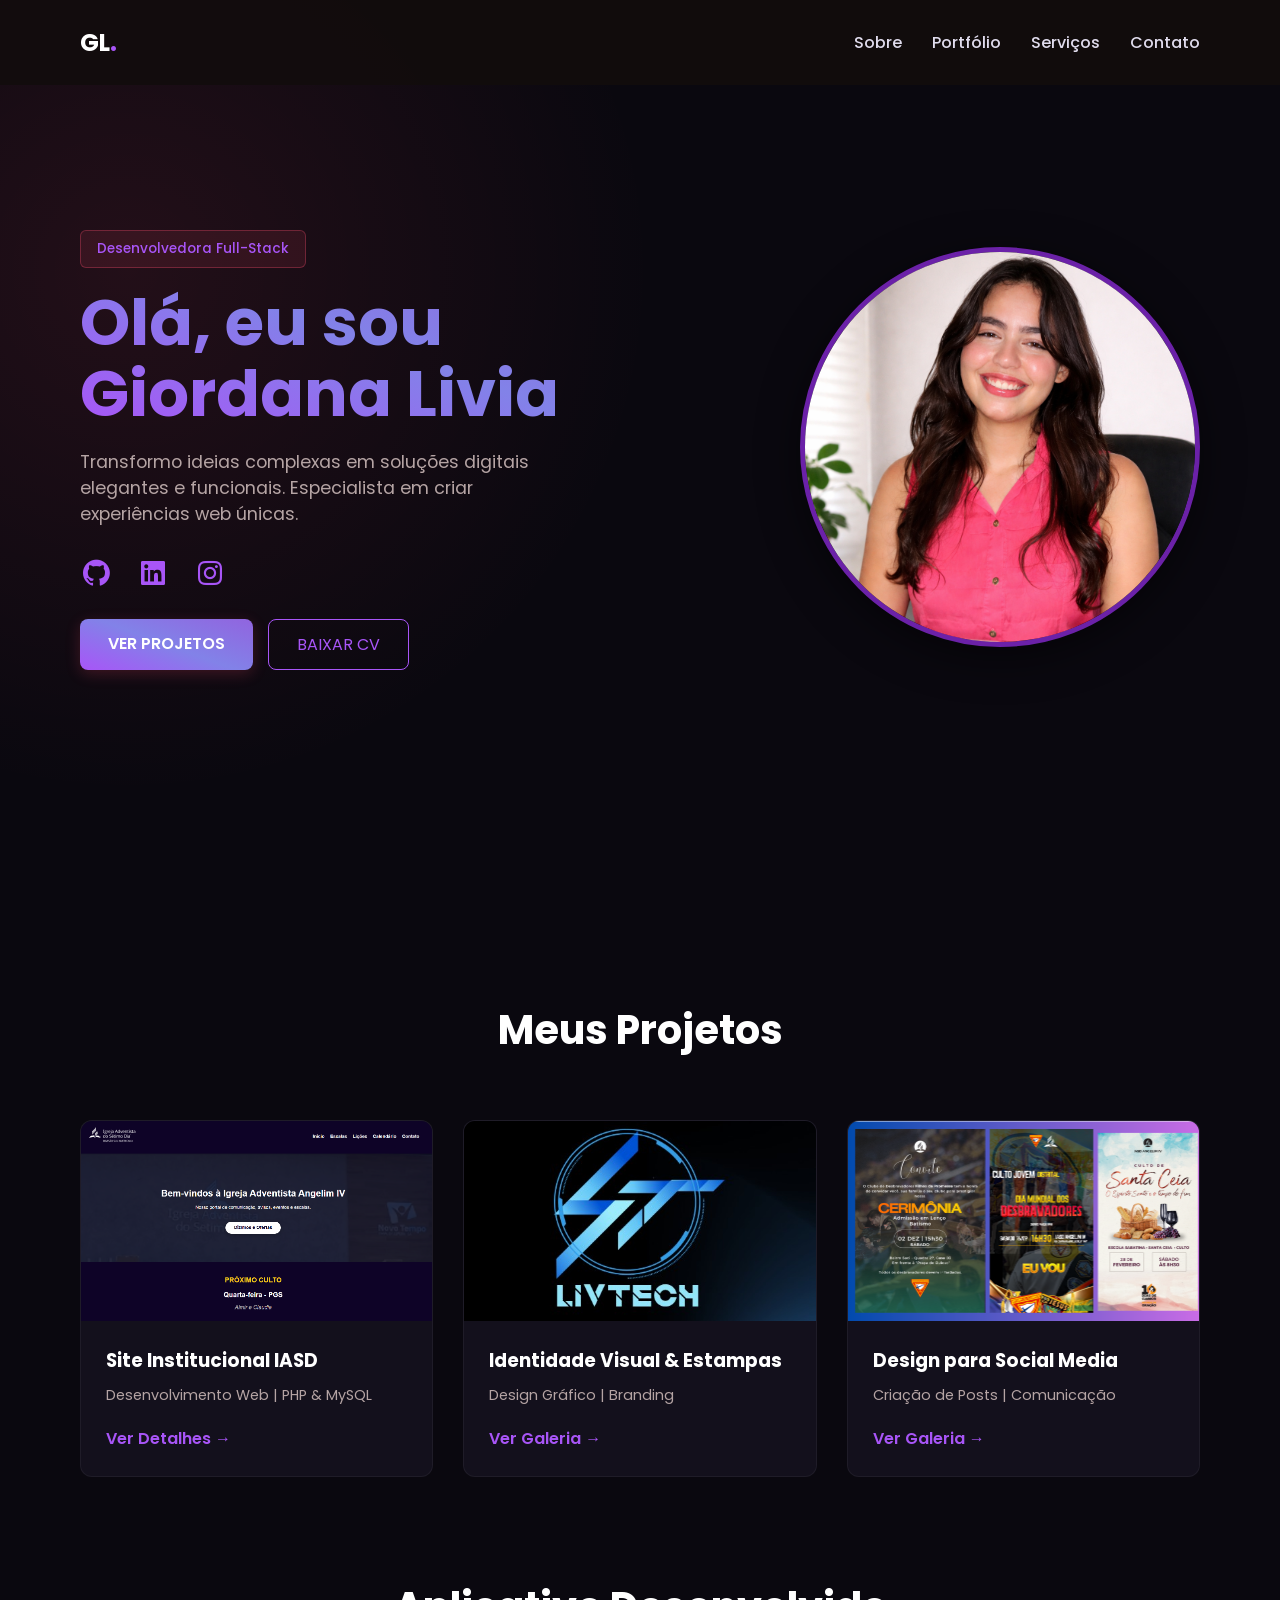
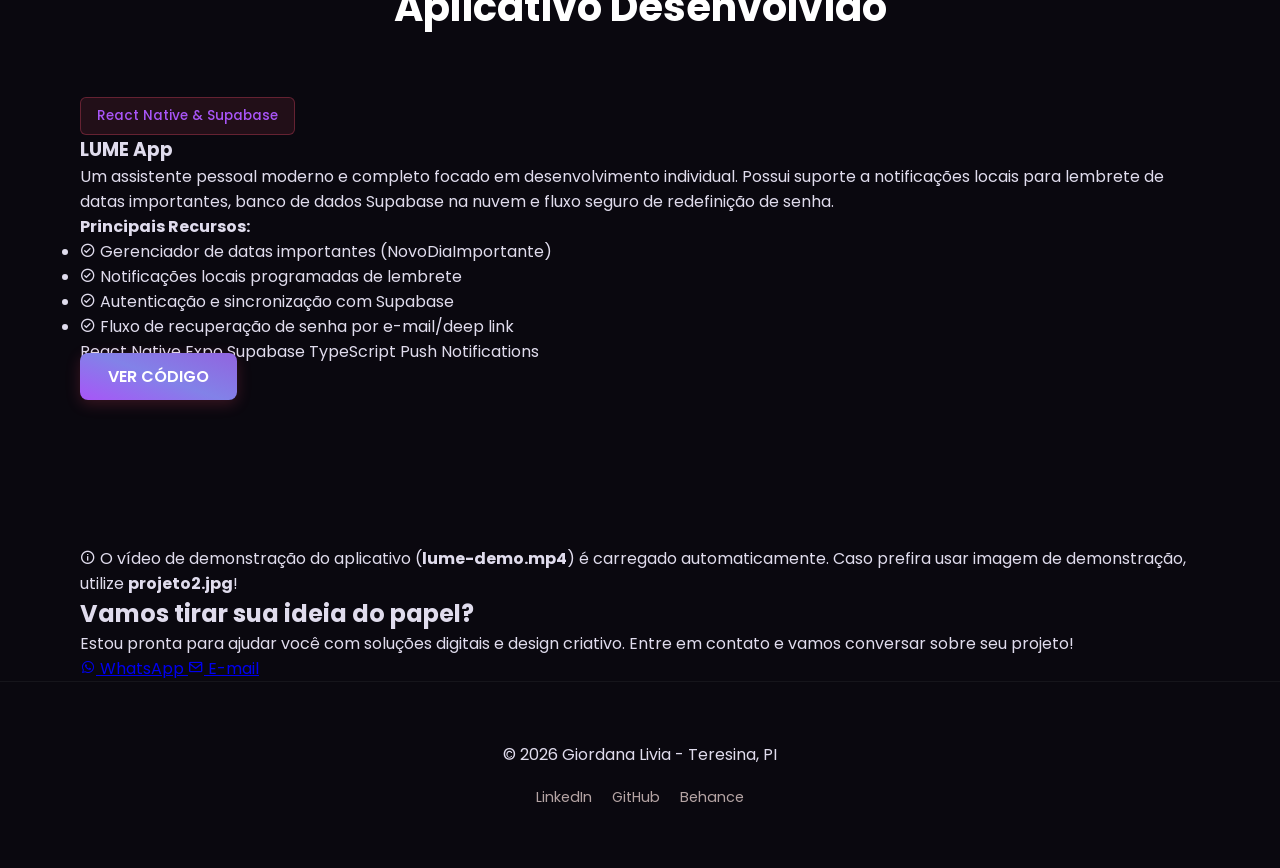
==== commit 68ef61f4: "feat: add social media section with category filtering" ====
--- a/index.html
+++ b/index.html
@@ -72,13 +72,19 @@
             <div class="card">
                 <div class="card-img" style="background-image: url('projeto2.jpg');"></div>
                 <div class="card-content">
-                    <h3>Identidade Visual - Camisas e Designs</h3>
+                    <h3>Identidade Visual & Estampas</h3>
                     <p>Design Gráfico | Branding</p>
-                    <a href="galeria.html" class="link-projeto">Ver Galeria →</a>
-                </div>
-            </div>
-
-        </div>
+                    <a href="galeria.html?filter=estampas" class="link-projeto">Ver Galeria →</a>
+                </div>
+            </div>
+            <div class="card">
+                <div class="card-img" style="background-image: url('posts-igreja.jpg');"></div>
+                <div class="card-content">
+                    <h3>Design para Social Media</h3>
+                    <p>Criação de Posts | Comunicação</p>
+                    <a href="galeria.html?filter=social-media" class="link-projeto">Ver Galeria →</a>
+                </div>
+            </div>
         </div>
     </section>
 
--- a/style.css
+++ b/style.css
@@ -655,109 +655,7 @@
 }
 
 
-
-.grid-galeria {
-
-    display: grid;
-
-    grid-template-columns: repeat(auto-fit, minmax(350px, 1fr));
-
-    gap: 20px; /* Um pequeno espaço entre elas fica mais elegante para artes variadas */
-
-    padding: 20px;
-
-}
-
-
-.card-art {
-
-    background: #1a1625; /* Um roxo bem profundo para destacar as artes coloridas */
-
-    border-radius: 15px; /* Arredondado sutil combina com o estilo das canecas e flyers */
-
-    overflow: hidden;
-
-    border: 1px solid rgba(168, 85, 247, 0.2);
-
-}
-
-
-/* Ajuste para Galeria Estética */
-
-.grid-galeria {
-
-    display: grid;
-
-    grid-template-columns: repeat(auto-fit, minmax(350px, 1fr));
-
-    gap: 25px; /* Espaço entre as artes para não embolar */
-
-    padding: 40px 0;
-
-}
-
-.card-art {
-
-    background: var(--card-bg);
-
-    border-radius: 15px; /* Deixa o visual mais moderno e suave */
-
-    overflow: hidden;
-
-    position: relative;
-
-    height: 400px;
-
-    border: 1px solid rgba(168, 85, 247, 0.1);
-
-    transition: transform 0.4s ease;
-
-}
-
-.card-art img {
-
-    width: 100%;
-
-    height: 100%;
-
-    object-fit: cover; /* Garante que as fotos preencham o espaço sem distorcer */
-
-    transition: 0.5s ease;
-
-}
-
-.card-art:hover img {
-
-    transform: scale(1.1) rotate(1deg); /* Leve giro e zoom no hover */
-
-    filter: brightness(0.6);
-
-}
-
-
-.card-art-info {
-
-    position: absolute;
-
-    bottom: -100%;
-
-    left: 0;
-
-    width: 100%;
-
-    background: linear-gradient(transparent, rgba(19, 16, 28, 0.95));
-
-    padding: 25px;
-
-    transition: 0.4s ease;
-
-}
-
-.card-art:hover .card-art-info 
-{
-    bottom: 0;
-}
-}
+/* Antigas classes de galeria removidas para consolidação no fim do arquivo */
 /* --- SEÇÃO DE CONTATO CLEAN --- */
 .contato-clean {
     padding: 80px 0;
@@ -1197,3 +1095,153 @@
     }
 }
 
+/* ==========================================================================
+   PÁGINA DE GALERIA DE ARTES
+   ========================================================================== */
+.bg-galeria {
+    background-color: var(--bg-color);
+    min-height: 100vh;
+}
+
+.galeria-section {
+    padding: 140px 0 80px 0;
+}
+
+a.logo {
+    text-decoration: none;
+}
+
+.btn-back {
+    display: inline-flex;
+    align-items: center;
+    gap: 8px;
+    color: var(--white);
+    text-decoration: none;
+    font-weight: 500;
+    font-size: 0.9rem;
+    padding: 10px 20px;
+    background: rgba(168, 85, 247, 0.05);
+    border: 1px solid rgba(168, 85, 247, 0.2);
+    border-radius: 30px;
+    transition: all 0.3s ease;
+}
+
+.btn-back:hover {
+    background: rgba(168, 85, 247, 0.2);
+    border-color: var(--primary-color);
+    transform: translateX(-4px);
+    box-shadow: 0 0 15px rgba(168, 85, 247, 0.25);
+}
+
+.grid-galeria {
+    display: grid;
+    grid-template-columns: repeat(auto-fill, minmax(320px, 1fr));
+    gap: 30px;
+    margin-top: 40px;
+}
+
+.card-art {
+    background: var(--card-bg);
+    border: 1px solid rgba(255, 255, 255, 0.05);
+    border-radius: 20px;
+    overflow: hidden;
+    transition: all 0.4s cubic-bezier(0.165, 0.84, 0.44, 1);
+    box-shadow: 0 10px 30px rgba(0, 0, 0, 0.4);
+    display: flex;
+    flex-direction: column;
+    height: 100%;
+}
+
+.card-art:hover {
+    transform: translateY(-8px);
+    border-color: rgba(168, 85, 247, 0.4);
+    box-shadow: 0 20px 40px rgba(168, 85, 247, 0.15);
+}
+
+.card-art img {
+    width: 100%;
+    height: 280px;
+    object-fit: cover;
+    display: block;
+    transition: transform 0.6s cubic-bezier(0.165, 0.84, 0.44, 1);
+}
+
+.card-art:hover img {
+    transform: scale(1.05);
+}
+
+.card-art-info {
+    padding: 24px;
+    background: linear-gradient(to bottom, rgba(19, 16, 28, 0.4), rgba(10, 8, 15, 0.95));
+    flex-grow: 1;
+    display: flex;
+    flex-direction: column;
+    justify-content: center;
+    border-top: 1px solid rgba(255, 255, 255, 0.05);
+}
+
+.card-art-info h3 {
+    font-size: 1.2rem;
+    font-weight: 600;
+    color: var(--white);
+    margin-bottom: 6px;
+}
+
+.card-art-info p {
+    font-size: 0.85rem;
+    color: var(--accent-color);
+    font-weight: 500;
+    text-transform: uppercase;
+    letter-spacing: 1px;
+}
+
+/* Responsividade da Galeria */
+@media (max-width: 768px) {
+    .galeria-section {
+        padding: 100px 20px 60px 20px;
+    }
+
+    .grid-galeria {
+        grid-template-columns: repeat(auto-fill, minmax(260px, 1fr));
+        gap: 20px;
+    }
+    
+    .card-art img {
+        height: 220px;
+    }
+}
+
+/* Filtros da Galeria */
+.gallery-filters {
+    display: flex;
+    justify-content: center;
+    gap: 15px;
+    margin-top: 30px;
+    margin-bottom: 40px;
+    flex-wrap: wrap;
+}
+
+.filter-btn {
+    background: rgba(255, 255, 255, 0.03);
+    border: 1px solid rgba(255, 255, 255, 0.08);
+    color: var(--text-color);
+    padding: 10px 24px;
+    border-radius: 30px;
+    font-size: 0.9rem;
+    font-weight: 500;
+    cursor: pointer;
+    transition: all 0.3s ease;
+}
+
+.filter-btn:hover {
+    background: rgba(168, 85, 247, 0.1);
+    border-color: rgba(168, 85, 247, 0.3);
+    color: var(--white);
+}
+
+.filter-btn.active {
+    background: var(--main-gradient);
+    border-color: transparent;
+    color: var(--white);
+    box-shadow: 0 0 20px rgba(168, 85, 247, 0.4);
+}
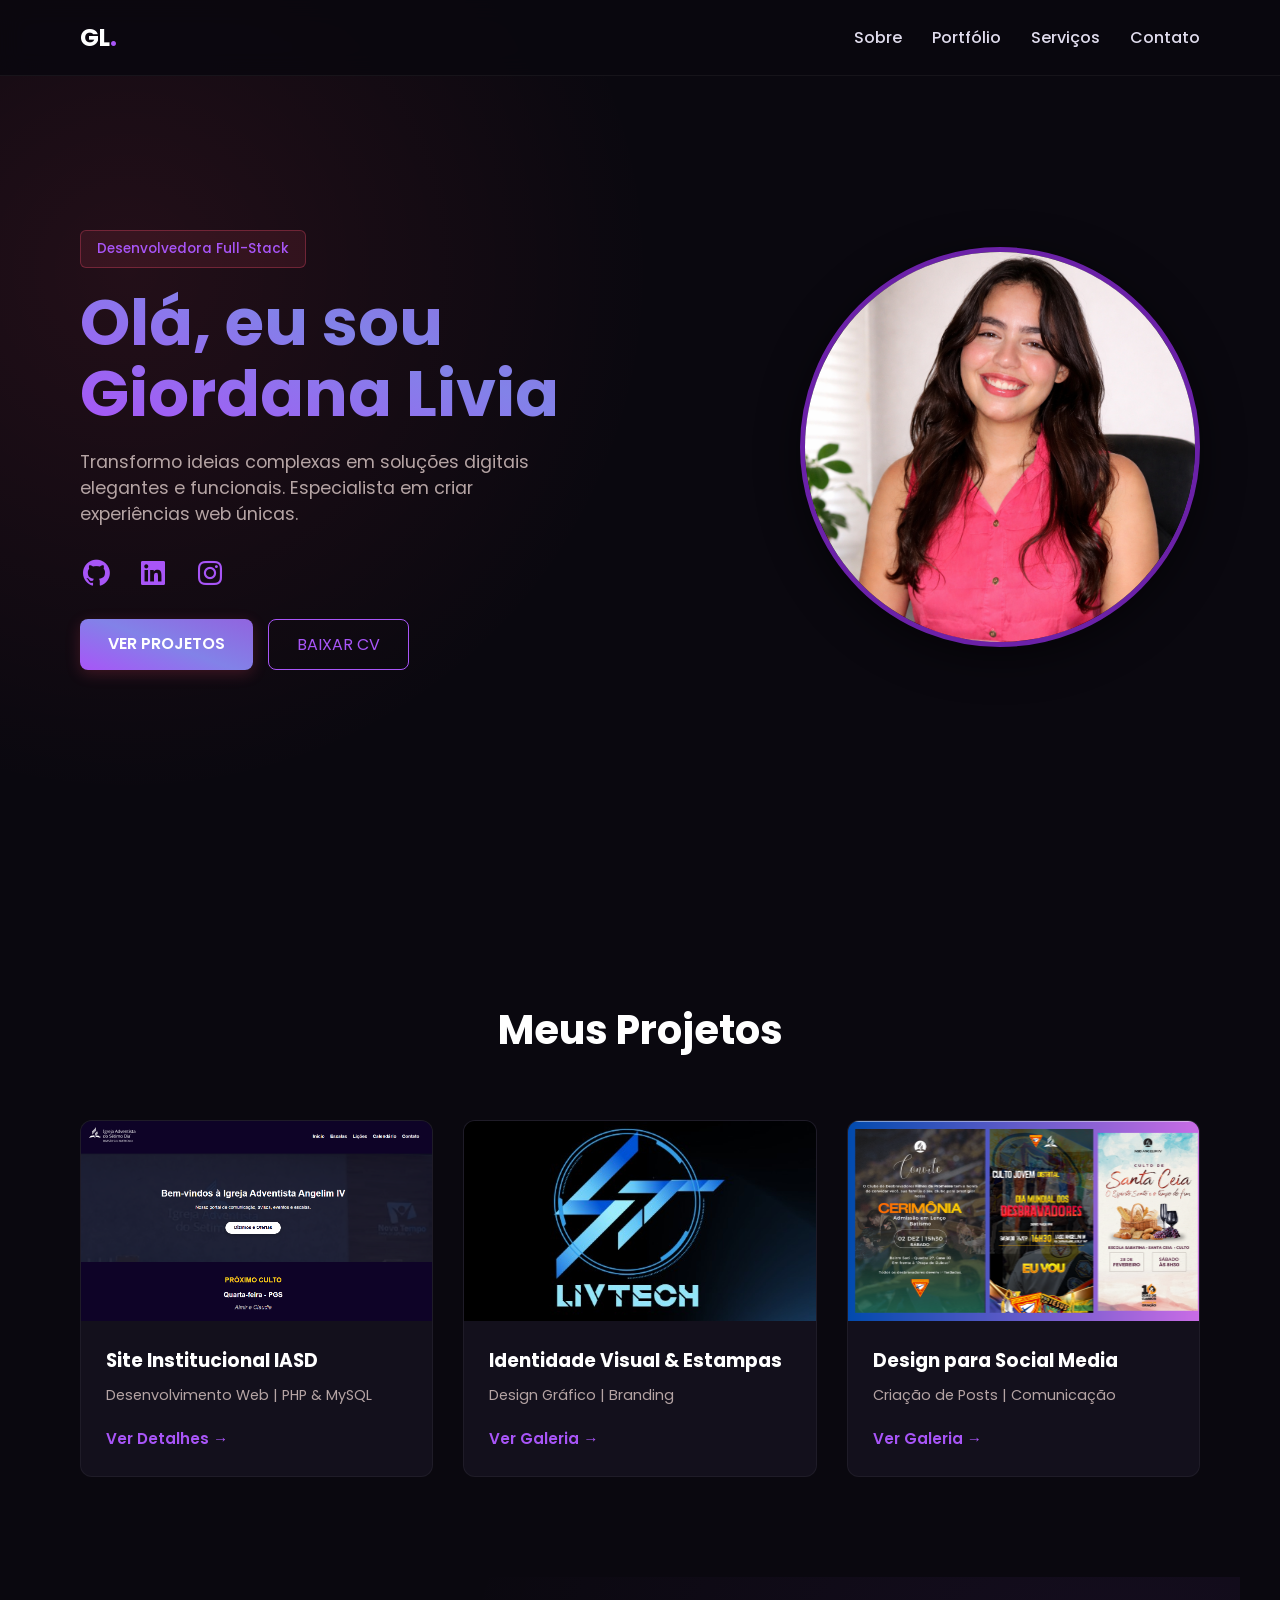
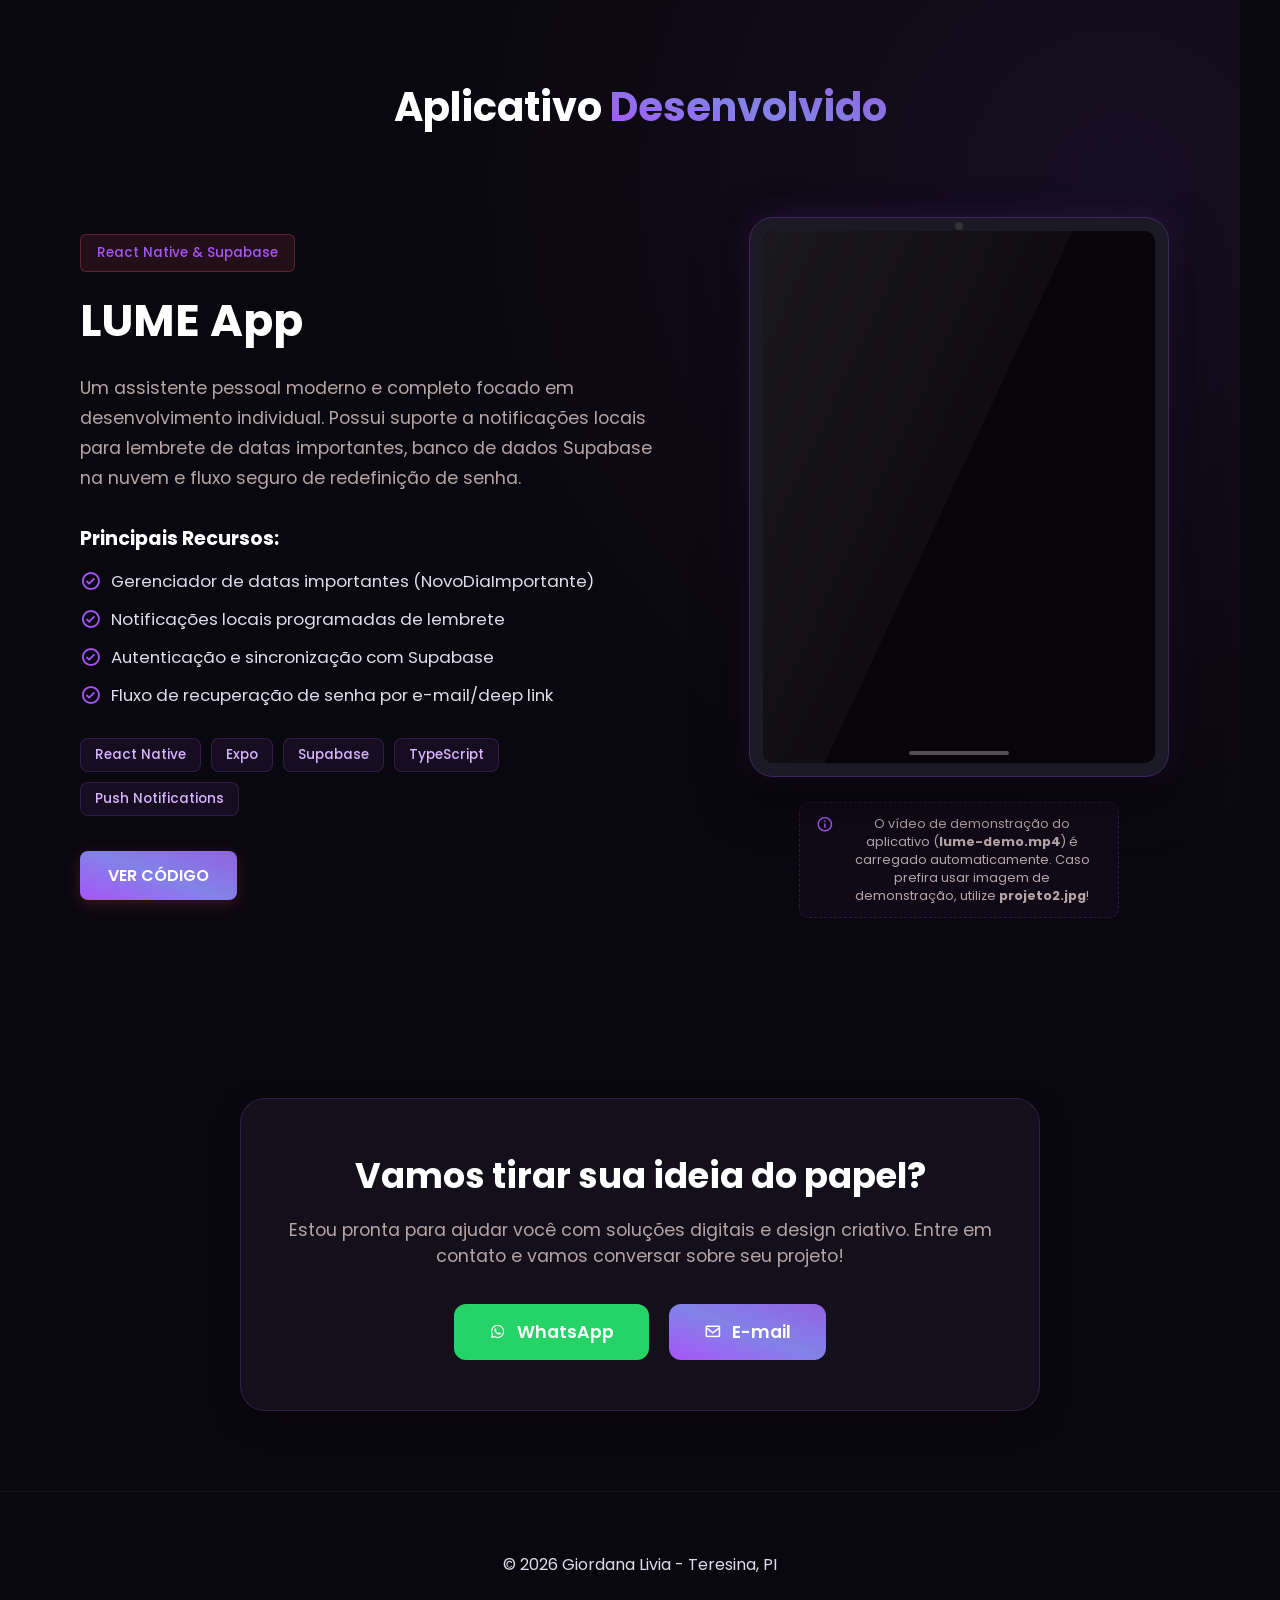
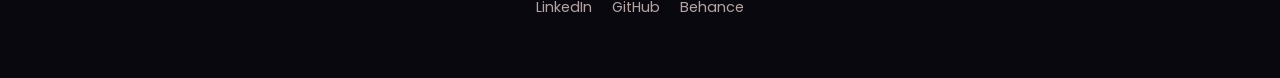
==== commit e5362fe1: "Ajuste no botão de voltar e remoção de eventos antigos" ====
--- a/index.html
+++ b/index.html
@@ -15,7 +15,10 @@
     <nav class="navbar">
         <div class="container nav-container">
             <div class="logo">GL<span>.</span></div>
-            <ul class="nav-links">
+            <button class="nav-toggle" id="nav-toggle" aria-label="Menu">
+                <i class='bx bx-menu'></i>
+            </button>
+            <ul class="nav-links" id="nav-links">
                 <li><a href="#sobre">Sobre</a></li>
                 <li><a href="#portfolio">Portfólio</a></li>
                 <li><a href="servicos.html">Serviços</a></li>
@@ -98,17 +101,21 @@
                     <div class="app-text-content">
                         <span class="role-tag app-tag">React Native & Supabase</span>
                         <h3 class="app-name">LUME App</h3>
-                        <p class="app-description">Um assistente pessoal moderno e completo focado em desenvolvimento individual.
-                            Possui suporte a notificações locais para lembrete de datas importantes, banco de dados Supabase na nuvem e
+                        <p class="app-description">Um assistente pessoal moderno e completo focado em desenvolvimento
+                            individual.
+                            Possui suporte a notificações locais para lembrete de datas importantes, banco de dados
+                            Supabase na nuvem e
                             fluxo seguro de redefinição de senha.</p>
 
                         <div class="app-features">
                             <h4>Principais Recursos:</h4>
                             <ul>
-                                <li><i class='bx bx-check-circle'></i> Gerenciador de datas importantes (NovoDiaImportante)</li>
+                                <li><i class='bx bx-check-circle'></i> Gerenciador de datas importantes
+                                    (NovoDiaImportante)</li>
                                 <li><i class='bx bx-check-circle'></i> Notificações locais programadas de lembrete</li>
                                 <li><i class='bx bx-check-circle'></i> Autenticação e sincronização com Supabase</li>
-                                <li><i class='bx bx-check-circle'></i> Fluxo de recuperação de senha por e-mail/deep link</li>
+                                <li><i class='bx bx-check-circle'></i> Fluxo de recuperação de senha por e-mail/deep
+                                    link</li>
                             </ul>
                         </div>
 
@@ -121,7 +128,8 @@
                         </div>
 
                         <div class="app-actions">
-                            <a href="https://github.com/giordanazevedo" target="_blank" class="btn-filled">VER CÓDIGO</a>
+                            <a href="https://github.com/giordanazevedo" target="_blank" class="btn-filled">VER
+                                CÓDIGO</a>
                         </div>
                     </div>
                 </div>
@@ -143,7 +151,8 @@
                     </div>
                     <div class="media-tip">
                         <i class='bx bx-info-circle'></i>
-                        <span>O vídeo de demonstração do aplicativo (<b>lume-demo.mp4</b>) é carregado automaticamente. Caso prefira usar imagem de demonstração, utilize <b>projeto2.jpg</b>!</span>
+                        <span>O vídeo de demonstração do aplicativo (<b>lume-demo.mp4</b>) é carregado automaticamente.
+                            Caso prefira usar imagem de demonstração, utilize <b>projeto2.jpg</b>!</span>
                     </div>
                 </div>
             </div>
@@ -186,18 +195,45 @@
             const videoEl = document.getElementById('app-video');
             const imageEl = document.getElementById('app-image');
 
-            videoEl.onerror = () => {
-                videoEl.style.display = 'none';
-                imageEl.src = "projeto2.jpg";
-                imageEl.style.display = 'block';
-            };
-
-            const playPromise = videoEl.play();
-            if (playPromise !== undefined) {
-                playPromise.catch(() => {
+            if (videoEl && imageEl) {
+                videoEl.onerror = () => {
                     videoEl.style.display = 'none';
                     imageEl.src = "projeto2.jpg";
                     imageEl.style.display = 'block';
+                };
+
+                const playPromise = videoEl.play();
+                if (playPromise !== undefined) {
+                    playPromise.catch(() => {
+                        videoEl.style.display = 'none';
+                        imageEl.src = "projeto2.jpg";
+                        imageEl.style.display = 'block';
+                    });
+                }
+            }
+
+            // Mobile Navigation Toggle
+            const toggleBtn = document.getElementById('nav-toggle');
+            const navLinks = document.getElementById('nav-links');
+
+            if (toggleBtn && navLinks) {
+                toggleBtn.addEventListener('click', () => {
+                    navLinks.classList.toggle('active');
+                    const icon = toggleBtn.querySelector('i');
+                    if (navLinks.classList.contains('active')) {
+                        icon.className = 'bx bx-x';
+                    } else {
+                        icon.className = 'bx bx-menu';
+                    }
+                });
+
+                // Close menu when clicking a link
+                navLinks.querySelectorAll('a').forEach(link => {
+                    link.addEventListener('click', () => {
+                        navLinks.classList.remove('active');
+                        const icon = toggleBtn.querySelector('i');
+                        if (icon) icon.className = 'bx bx-menu';
+                    });
                 });
             }
         });
--- a/style.css
+++ b/style.css
@@ -73,22 +73,17 @@
 /* Navbar */
 
 .navbar {
-
-    padding: 25px 0;
-
+    padding: 20px 0;
     position: fixed;
-
     width: 100%;
-
     top: 0;
-
-    background: rgba(18, 13, 13, 0.95);
-
+    background: rgba(10, 8, 15, 0.85);
+    backdrop-filter: blur(12px);
+    -webkit-backdrop-filter: blur(12px);
+    border-bottom: 1px solid rgba(255, 255, 255, 0.05);
     z-index: 1000;
-
-}
-
-
+    transition: all 0.3s ease;
+}
 
 .nav-container { display: flex; justify-content: space-between; align-items: center; }
 
@@ -101,6 +96,21 @@
 .nav-links a { text-decoration: none; color: var(--text-color); font-weight: 500; transition: 0.3s; }
 
 .nav-links a:hover { color: var(--primary-color); }
+
+.nav-toggle {
+    display: none;
+    background: none;
+    border: none;
+    color: var(--white);
+    font-size: 1.8rem;
+    cursor: pointer;
+    z-index: 1001;
+    transition: 0.3s ease;
+}
+
+.nav-toggle:hover {
+    color: var(--primary-color);
+}
 
 
 
@@ -386,7 +396,7 @@
     
     .hero {
         height: auto; /* Deixa a altura livre para o conteúdo crescer verticalmente */
-        padding: 100px 0 50px 0; /* Espaço para não ficar colado na navbar fixa */
+        padding: 130px 0 50px 0; /* Espaço para não ficar colado na navbar fixa */
     }
 
     .hero-layout {
@@ -409,6 +419,7 @@
         justify-content: center; /* Centraliza os botões */
         flex-direction: column; /* Botões um em cima do outro se forem grandes */
         gap: 15px;
+        width: 100%;
     }
 
     .social-links {
@@ -416,24 +427,57 @@
     }
 
     .hero-image img {
-    /* Define um tamanho fixo e quadrado para a imagem */
-    width: 300px; /* Ajuste esse valor conforme necessário para o tamanho que deseja */
-    height: 300px; /* Deve ser o mesmo valor que a largura */
-    
-    /* Faz com que a imagem preencha o quadrado sem distorcer, cortando as sobras */
-    object-fit: cover;
-    
-    /* Arredonda os cantos perfeitamente */
-    border-radius: 50%;
-    
-    /* Adiciona a borda roxa que você tem no seu print original */
-    border: 5px solid #8e44ad; /* Use a cor exata do seu projeto */
-    
-    /* Opcional: Centraliza a imagem se ela estiver desalinhada */
-    display: block;
-    margin: 0 auto;
-    .hero-btns { flex-direction: column; width: 100%; }
-
+        /* Define um tamanho fixo e quadrado para a imagem */
+        width: 300px; /* Ajuste esse valor conforme necessário para o tamanho que deseja */
+        height: 300px; /* Deve ser o mesmo valor que a largura */
+        
+        /* Faz com que a imagem preencha o quadrado sem distorcer, cortando as sobras */
+        object-fit: cover;
+        
+        /* Arredonda os cantos perfeitamente */
+        border-radius: 50%;
+        
+        /* Adiciona a borda roxa que você tem no seu print original */
+        border: 5px solid #8e44ad; /* Use a cor exata do seu projeto */
+        
+        /* Opcional: Centraliza a imagem se ela estiver desalinhada */
+        display: block;
+        margin: 0 auto;
+    }
+
+    .nav-toggle {
+        display: block;
+    }
+
+    .nav-links {
+        position: fixed;
+        top: 0;
+        right: -100%;
+        width: 75%;
+        height: 100vh;
+        background: rgba(15, 12, 22, 0.98);
+        backdrop-filter: blur(15px);
+        -webkit-backdrop-filter: blur(15px);
+        flex-direction: column;
+        justify-content: center;
+        align-items: center;
+        gap: 35px;
+        transition: right 0.4s cubic-bezier(0.165, 0.84, 0.44, 1);
+        box-shadow: -10px 0 30px rgba(0, 0, 0, 0.6);
+        z-index: 999;
+    }
+
+    .nav-links.active {
+        right: 0;
+    }
+
+    .nav-links a {
+        font-size: 1.2rem;
+        width: 100%;
+        text-align: center;
+        display: block;
+        padding: 10px 0;
+    }
 }
 
 
@@ -1244,4 +1288,4 @@
     border-color: transparent;
     color: var(--white);
     box-shadow: 0 0 20px rgba(168, 85, 247, 0.4);
-}
+}
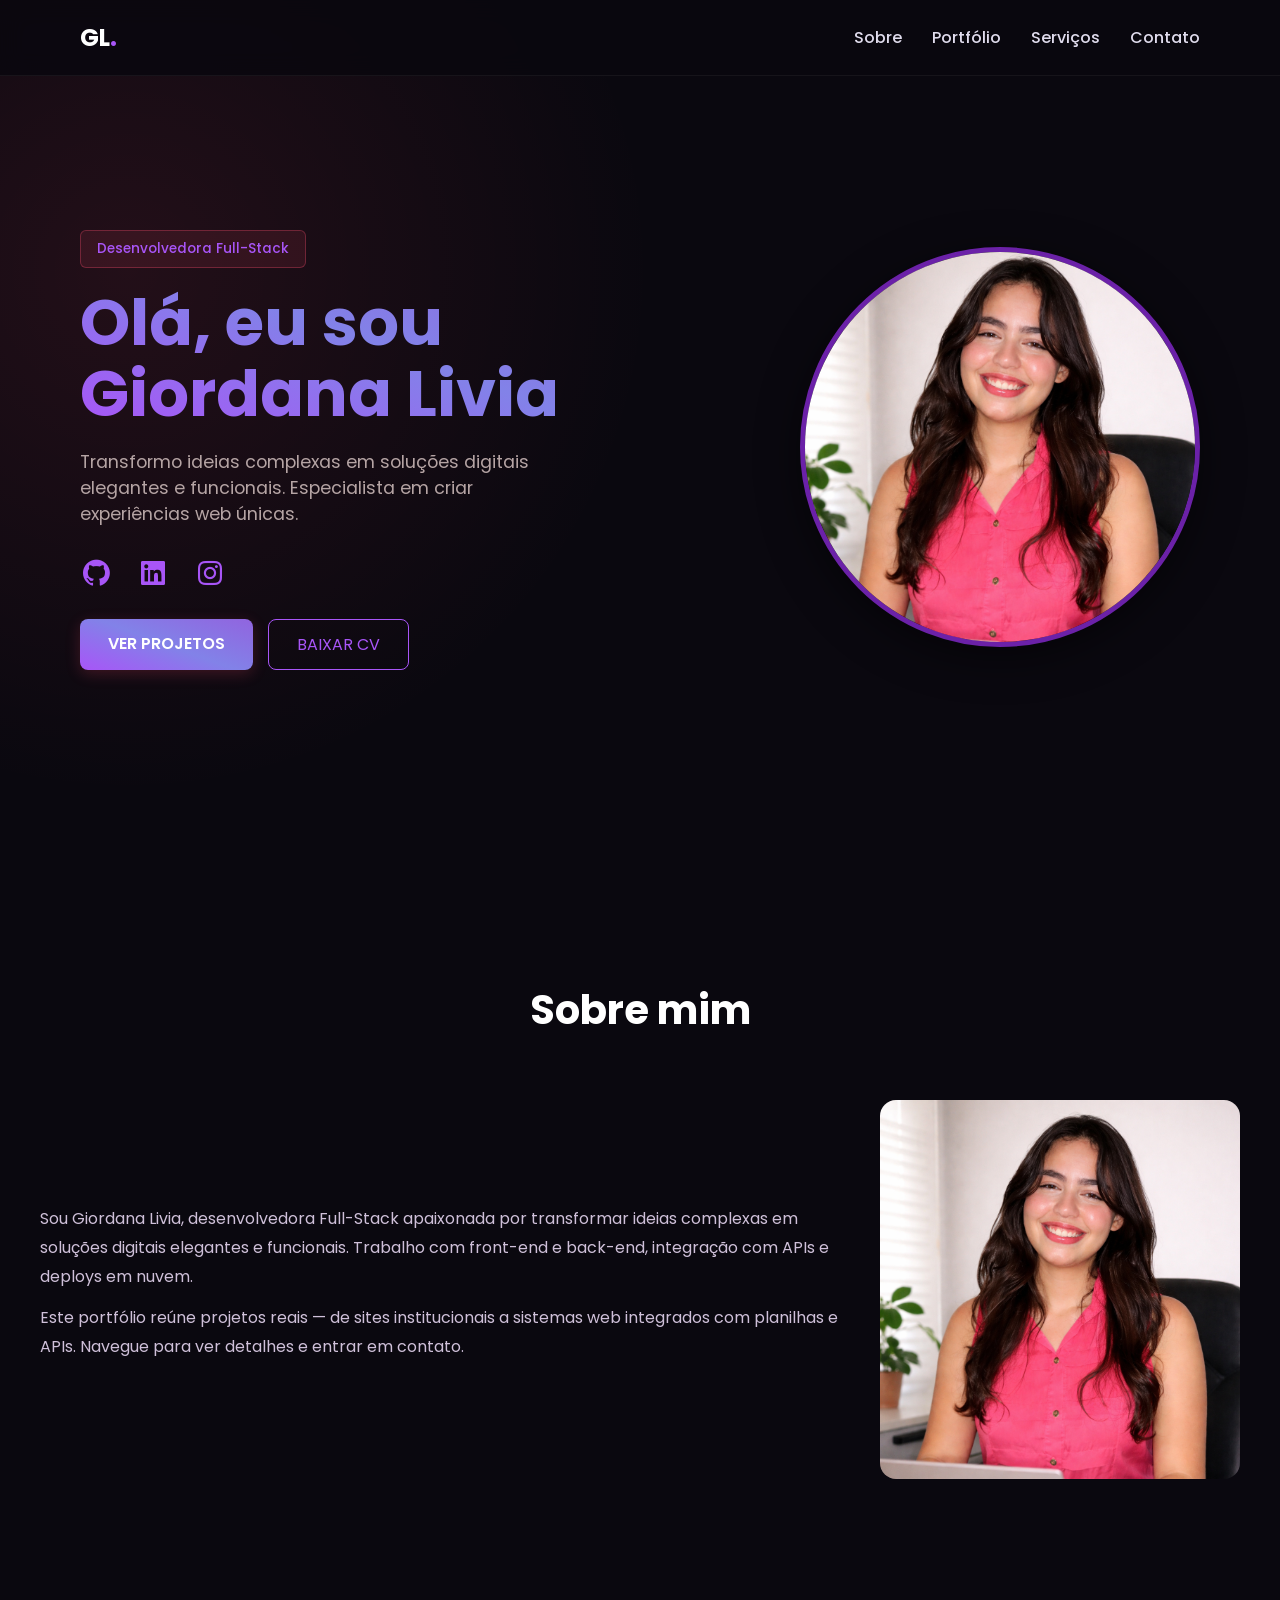
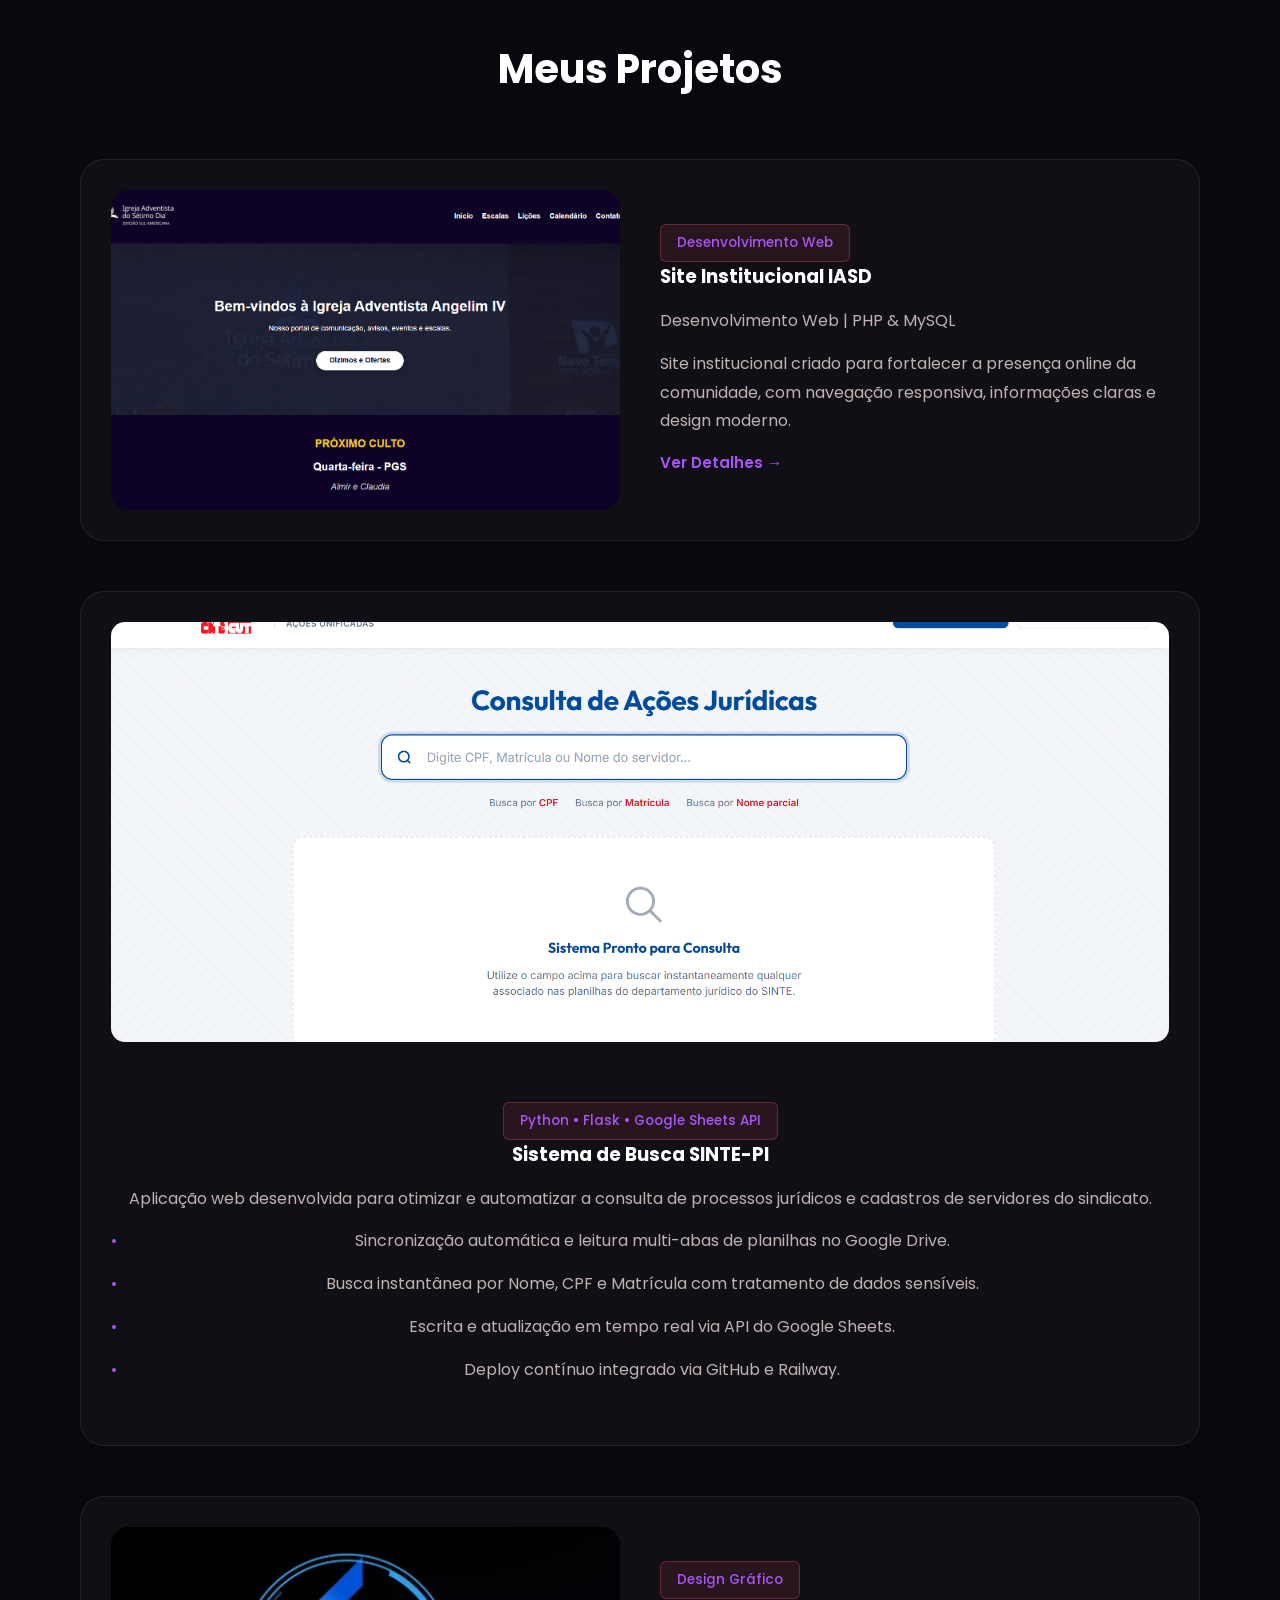
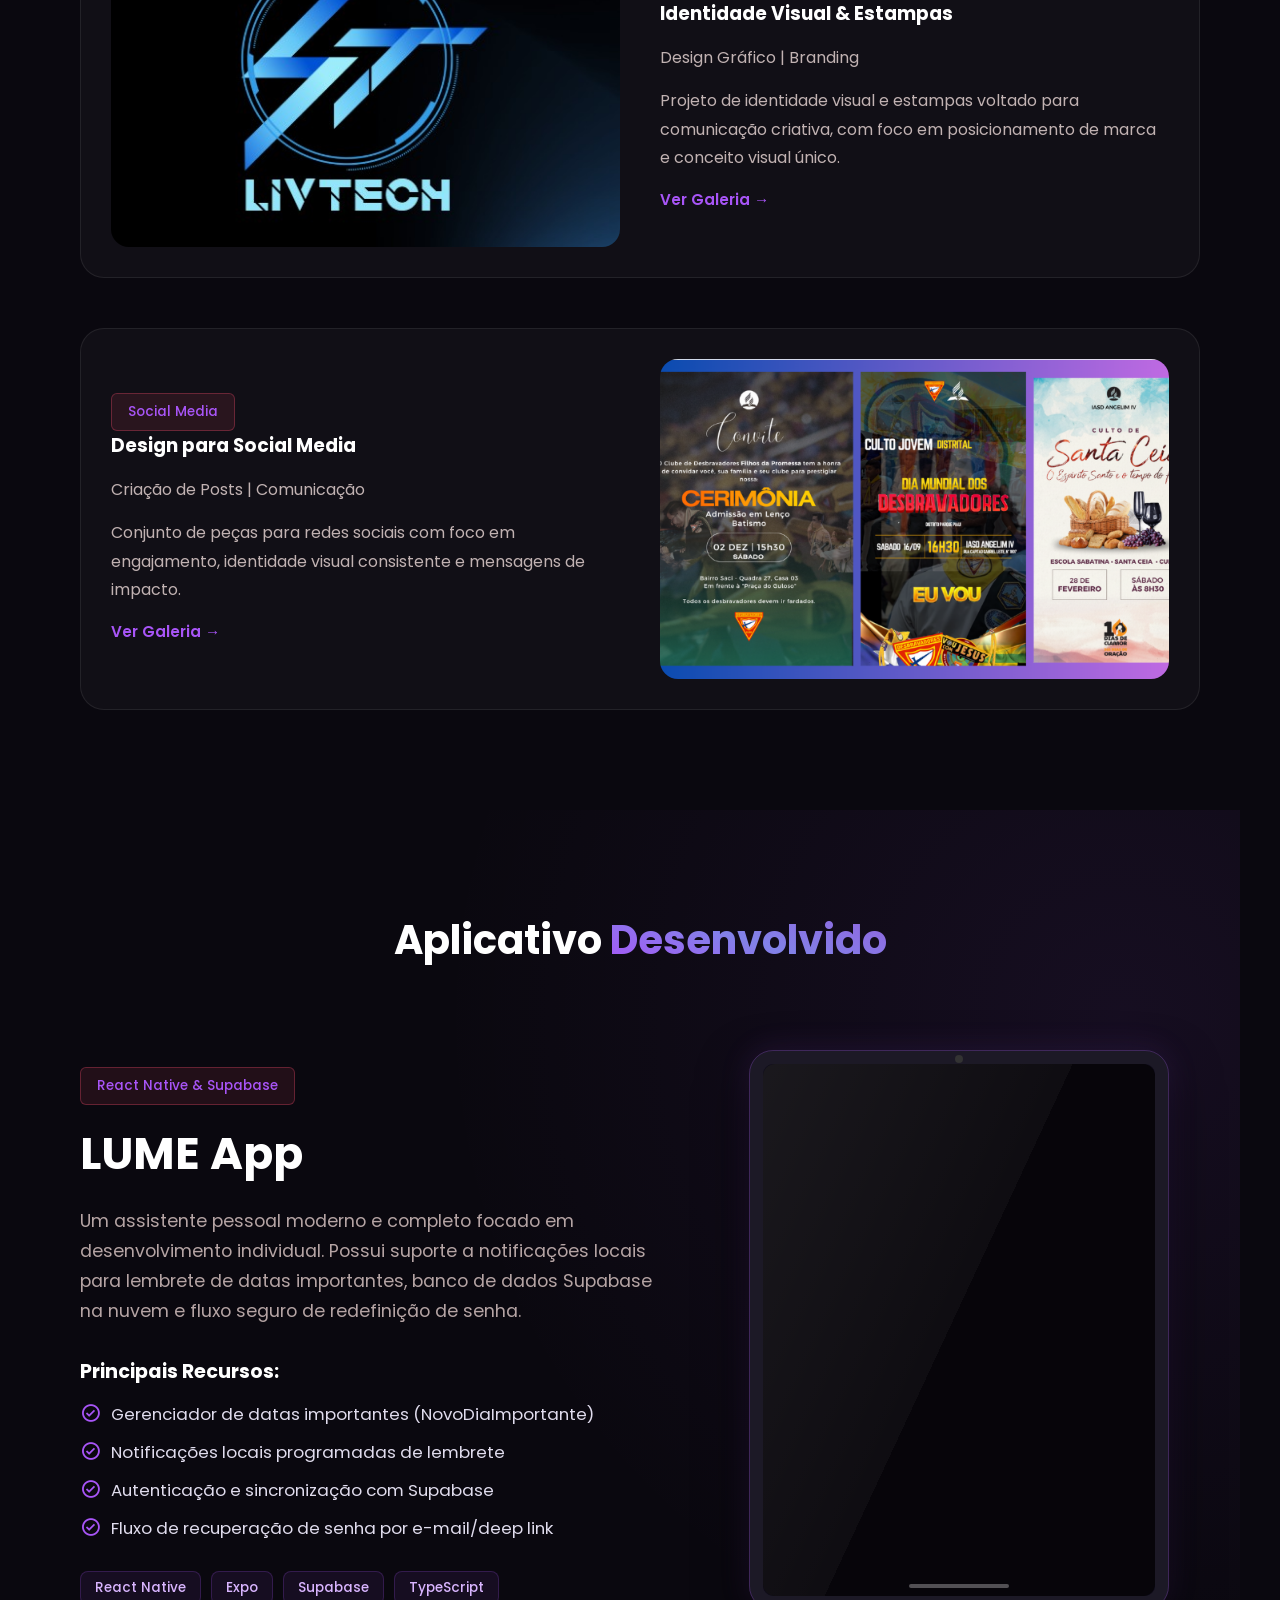
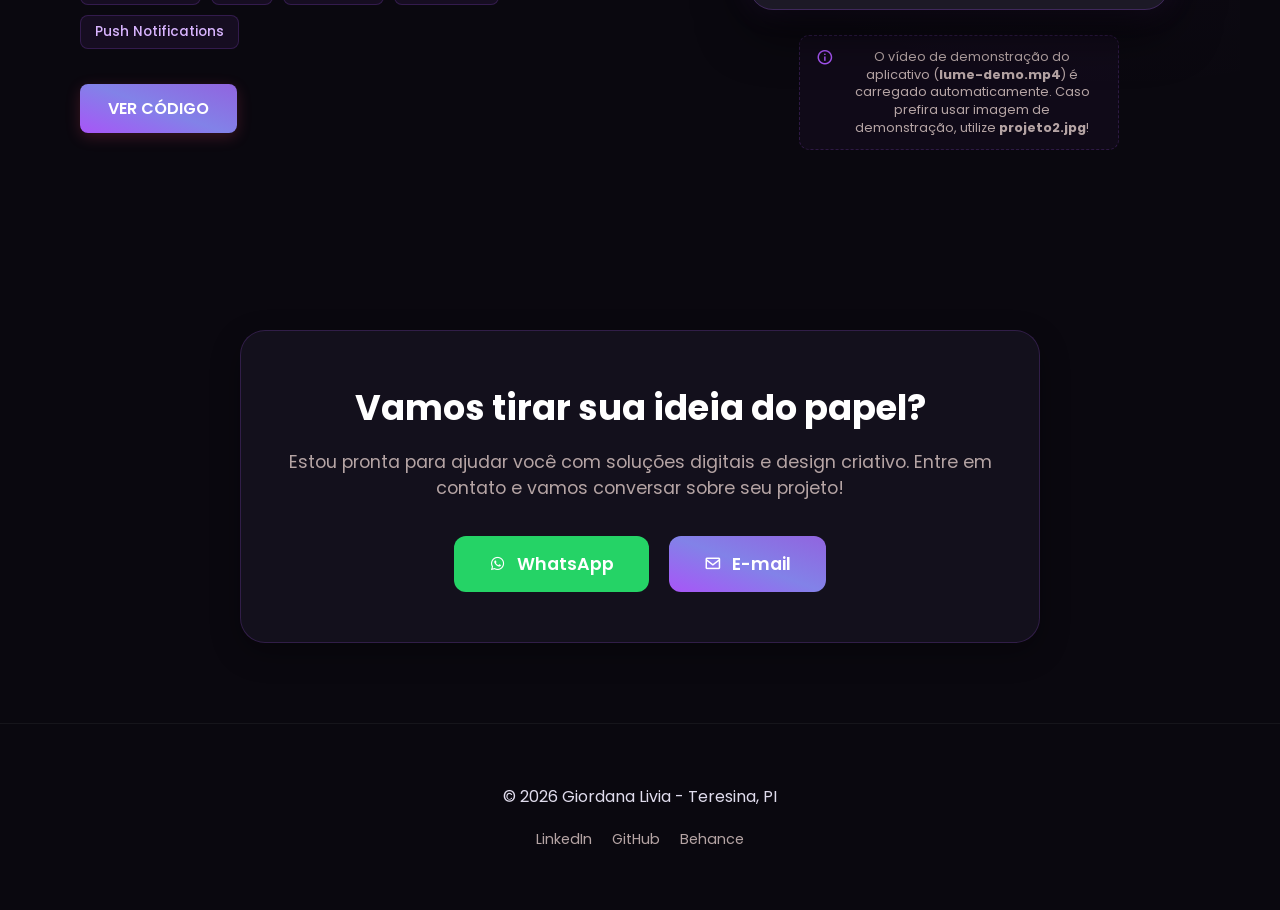
==== commit bda7bdd2: "Add SINTE-PI project; reorganize portfolio (About, vertical project layout, gallery estampas layout)" ====
--- a/index.html
+++ b/index.html
@@ -60,34 +60,69 @@
         </div>
     </header>
 
+    <section id="sobre" class="container about-section">
+        <h2 class="section-title">Sobre mim</h2>
+        <div class="about-grid">
+            <div class="about-text">
+                <p>Sou Giordana Livia, desenvolvedora Full-Stack apaixonada por transformar ideias complexas em
+                    soluções digitais elegantes e funcionais. Trabalho com front-end e back-end, integração com APIs
+                    e deploys em nuvem.</p>
+                <p>Este portfólio reúne projetos reais — de sites institucionais a sistemas web integrados com
+                    planilhas e APIs. Navegue para ver detalhes e entrar em contato.</p>
+            </div>
+            <div class="about-image">
+                <img src="minha-foto.png" alt="Foto de Giordana Livia">
+            </div>
+        </div>
+    </section>
+
     <section id="portfolio" class="container">
         <h2 class="section-title">Meus Projetos</h2>
-        <div class="grid-projects">
-            <div class="card">
-                <div class="card-img" style="background-image: url('projeto1.jpg');"></div>
-                <div class="card-content">
+        <div class="projects-list">
+            <article class="project-block">
+                <div class="project-image" style="background-image: url('projeto1.jpg');"></div>
+                <div class="project-content">
+                    <span class="role-tag">Desenvolvimento Web</span>
                     <h3>Site Institucional IASD</h3>
                     <p>Desenvolvimento Web | PHP & MySQL</p>
-                    <a href="https://iasdangelim4.github.io/adventista/" target="_blank" class="link-projeto">Ver
-                        Detalhes →</a>
-                </div>
-            </div>
-            <div class="card">
-                <div class="card-img" style="background-image: url('projeto2.jpg');"></div>
-                <div class="card-content">
+                    <p>Site institucional criado para fortalecer a presença online da comunidade, com navegação responsiva, informações claras e design moderno.</p>
+                    <a href="https://iasdangelim4.github.io/adventista/" target="_blank" class="link-projeto">Ver Detalhes →</a>
+                </div>
+            </article>
+            <article class="project-block project-vertical">
+                <div class="project-image" style="background-image: url('projeto-sinte-pi.jpg');"></div>
+                <div class="project-content">
+                    <span class="role-tag">Python • Flask • Google Sheets API</span>
+                    <h3>Sistema de Busca SINTE-PI</h3>
+                    <p>Aplicação web desenvolvida para otimizar e automatizar a consulta de processos jurídicos e cadastros de servidores do sindicato.</p>
+                    <ul class="project-features">
+                        <li>Sincronização automática e leitura multi-abas de planilhas no Google Drive.</li>
+                        <li>Busca instantânea por Nome, CPF e Matrícula com tratamento de dados sensíveis.</li>
+                        <li>Escrita e atualização em tempo real via API do Google Sheets.</li>
+                        <li>Deploy contínuo integrado via GitHub e Railway.</li>
+                    </ul>
+                </div>
+            </article>
+            <article class="project-block">
+                <div class="project-image" style="background-image: url('projeto2.jpg');"></div>
+                <div class="project-content">
+                    <span class="role-tag">Design Gráfico</span>
                     <h3>Identidade Visual & Estampas</h3>
                     <p>Design Gráfico | Branding</p>
+                    <p>Projeto de identidade visual e estampas voltado para comunicação criativa, com foco em posicionamento de marca e conceito visual único.</p>
                     <a href="galeria.html?filter=estampas" class="link-projeto">Ver Galeria →</a>
                 </div>
-            </div>
-            <div class="card">
-                <div class="card-img" style="background-image: url('posts-igreja.jpg');"></div>
-                <div class="card-content">
+            </article>
+            <article class="project-block reverse">
+                <div class="project-image" style="background-image: url('posts-igreja.jpg');"></div>
+                <div class="project-content">
+                    <span class="role-tag">Social Media</span>
                     <h3>Design para Social Media</h3>
                     <p>Criação de Posts | Comunicação</p>
+                    <p>Conjunto de peças para redes sociais com foco em engajamento, identidade visual consistente e mensagens de impacto.</p>
                     <a href="galeria.html?filter=social-media" class="link-projeto">Ver Galeria →</a>
                 </div>
-            </div>
+            </article>
         </div>
     </section>
 
@@ -181,7 +216,7 @@
 
 
 
-    <footer id="contato">
+    <footer class="site-footer">
         <p>© 2026 Giordana Livia - Teresina, PI</p>
         <div class="socials">
             <a href="#">LinkedIn</a>
--- a/style.css
+++ b/style.css
@@ -319,14 +319,133 @@
 
 
 
-.grid-projects {
-
+.projects-list {
+    display: flex;
+    flex-direction: column;
+    gap: 50px;
+}
+
+.project-block {
     display: grid;
-
-    grid-template-columns: repeat(auto-fit, minmax(300px, 1fr));
-
+    grid-template-columns: 1fr 1fr;
+    gap: 40px;
+    align-items: center;
+    background: rgba(255, 255, 255, 0.03);
+    border: 1px solid rgba(255, 255, 255, 0.08);
+    border-radius: 24px;
+    overflow: hidden;
+    padding: 30px;
+}
+
+.project-block.reverse {
+    direction: rtl;
+}
+
+.project-block.reverse .project-content {
+    direction: ltr;
+}
+
+.project-image {
+    min-height: 320px;
+    background-size: cover;
+    background-position: center;
+    border-radius: 18px;
+}
+
+/* Seção Sobre */
+.about-section {
+    padding: 80px 0 60px;
+}
+.about-grid {
+    display: grid;
+    grid-template-columns: 1fr 360px;
     gap: 30px;
-
+    align-items: center;
+}
+.about-text p { color: #cfc0d9; line-height: 1.8; margin-bottom: 12px; }
+.about-image img { width: 100%; border-radius: 16px; display: block; }
+
+@media (max-width: 900px) {
+    .about-grid { grid-template-columns: 1fr; text-align: center; }
+    .about-image img { max-width: 320px; margin: 0 auto; }
+}
+
+/* Layout vertical específico para destacar projetos (imagem em cima, texto embaixo) */
+.project-vertical {
+    grid-template-columns: 1fr !important;
+    text-align: center;
+}
+
+.project-vertical .project-image {
+    min-height: 420px;
+    border-radius: 14px;
+    margin-bottom: 20px;
+}
+
+.project-vertical .project-content {
+    padding-top: 0;
+    text-align: center;
+}
+
+.project-vertical .project-content h3 {
+    text-align: center;
+}
+
+.project-content {
+    padding: 10px 0;
+}
+
+.project-content h3 {
+    margin-bottom: 16px;
+    color: var(--white);
+}
+
+.project-content p,
+.project-content li {
+    color: #c1b2b2;
+    line-height: 1.8;
+    margin-bottom: 14px;
+}
+
+.project-features {
+    list-style: none;
+    padding: 0;
+    margin: 0 0 20px;
+}
+
+.project-features li {
+    position: relative;
+    padding-left: 24px;
+}
+
+.project-features li::before {
+    content: '•';
+    position: absolute;
+    left: 0;
+    color: var(--primary-color);
+}
+
+.link-projeto {
+    color: var(--primary-color);
+    text-decoration: none;
+    font-weight: 600;
+}
+
+@media (max-width: 900px) {
+    .project-block,
+    .project-block.reverse {
+        grid-template-columns: 1fr;
+        direction: ltr;
+    }
+}
+
+@media (max-width: 650px) {
+    .project-block {
+        padding: 24px;
+    }
+    .project-image {
+        min-height: 240px;
+    }
 }
 
 
@@ -530,6 +649,45 @@
 
 }
 
+/* Layout alternativo para estampas: lista de destaque (imagem grande à esquerda, texto à direita) */
+.grid-galeria.estampas-layout {
+    display: flex;
+    flex-direction: column;
+    gap: 28px;
+    margin-top: 40px;
+}
+
+.grid-galeria.estampas-layout .card-art {
+    display: grid;
+    grid-template-columns: 1fr 1fr;
+    gap: 28px;
+    align-items: center;
+    padding: 20px;
+    background: var(--card-bg);
+    border-radius: 16px;
+    border: 1px solid rgba(255,255,255,0.04);
+}
+
+.grid-galeria.estampas-layout .card-art img {
+    width: 100%;
+    height: 420px;
+    object-fit: cover;
+    border-radius: 12px;
+}
+
+.grid-galeria.estampas-layout .card-art-info {
+    padding: 12px 18px;
+}
+
+@media (max-width: 900px) {
+    .grid-galeria.estampas-layout .card-art {
+        grid-template-columns: 1fr;
+    }
+    .grid-galeria.estampas-layout .card-art img {
+        height: 320px;
+    }
+}
+
 
 
 /* O Card igual ao da sua imagem */
